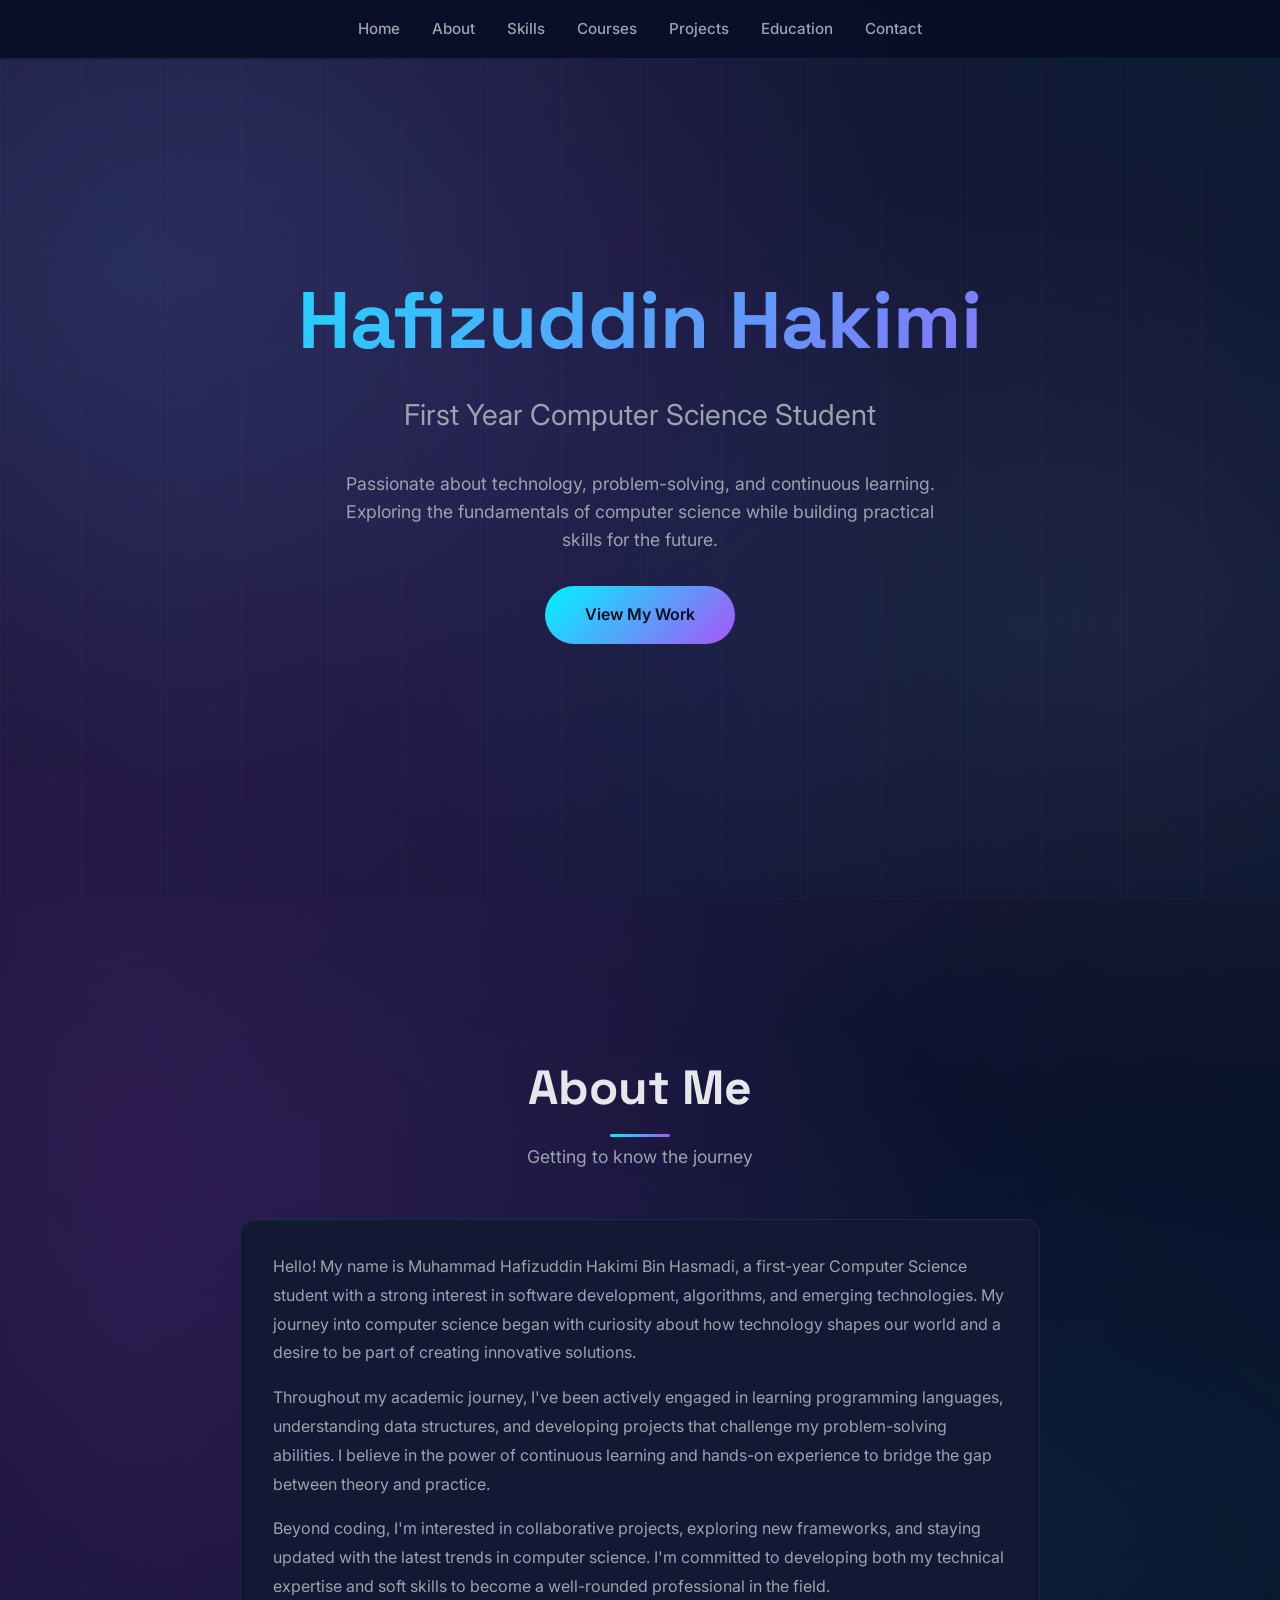
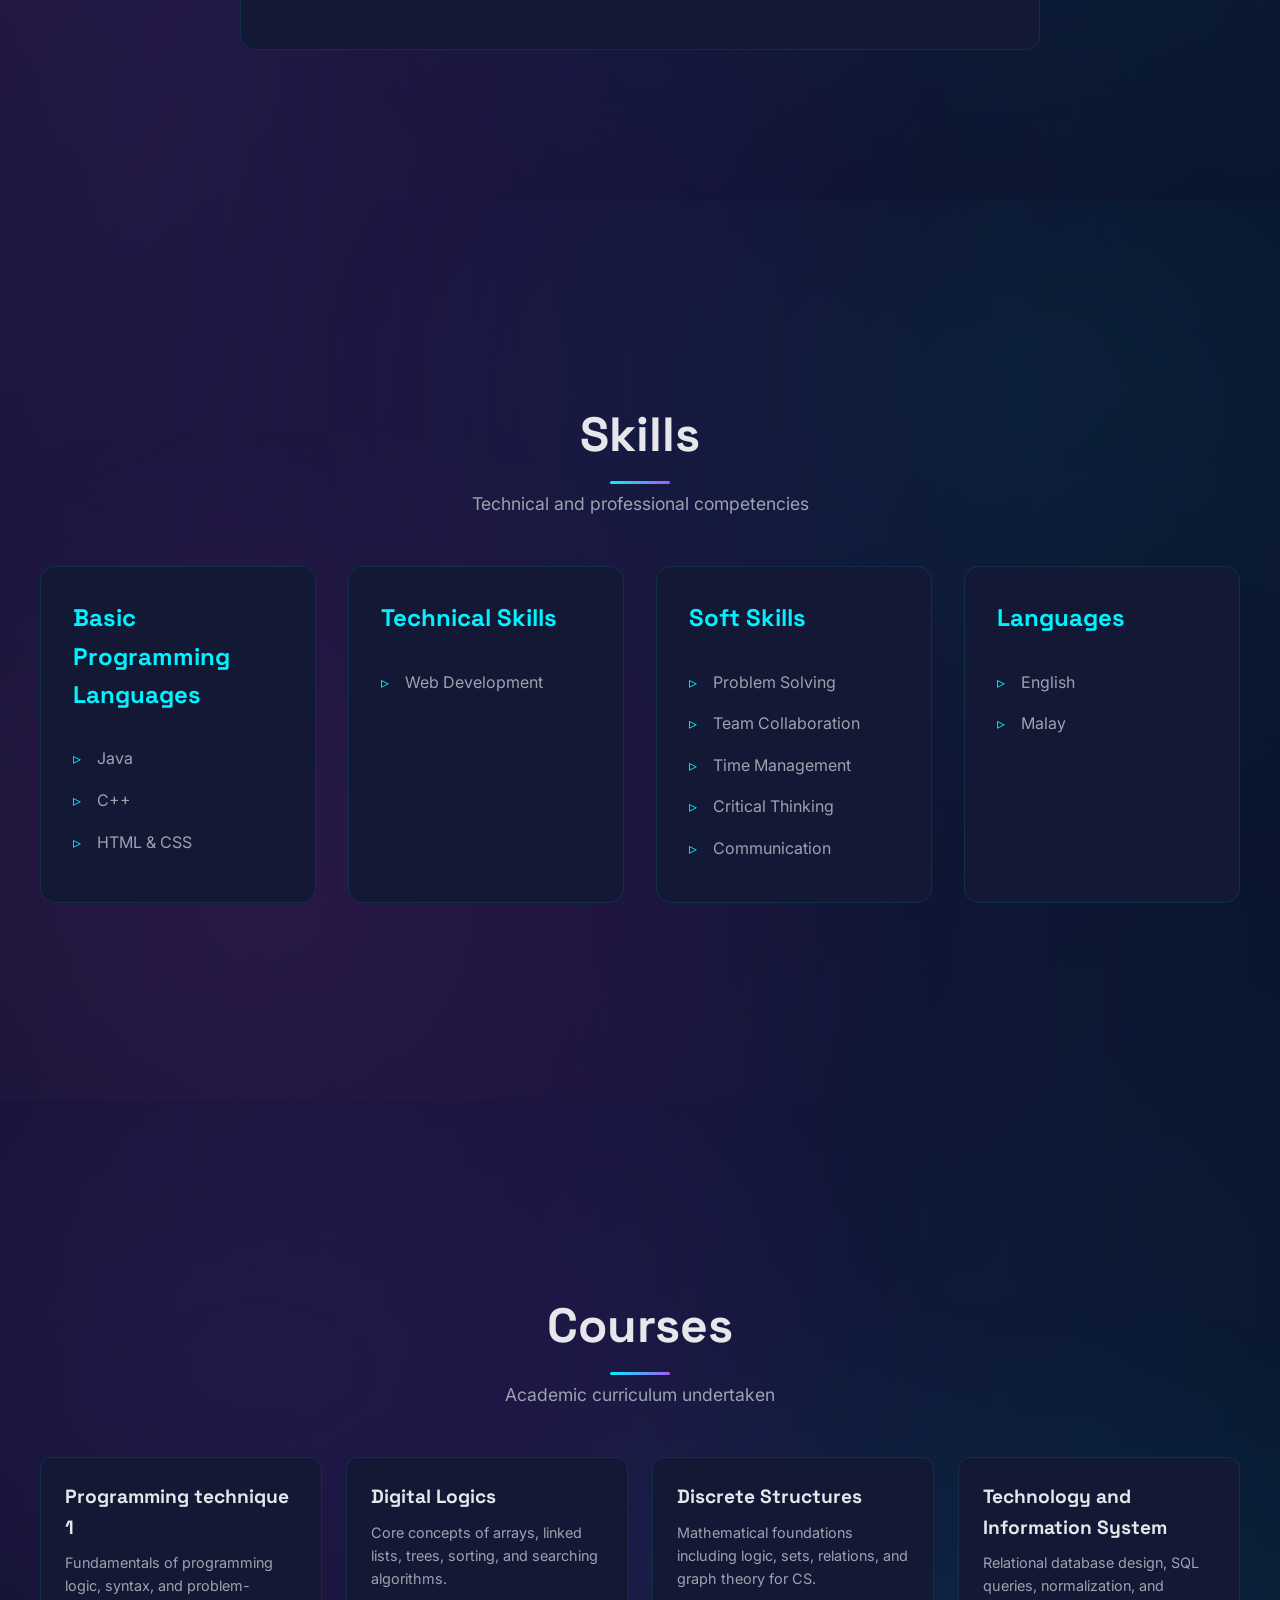
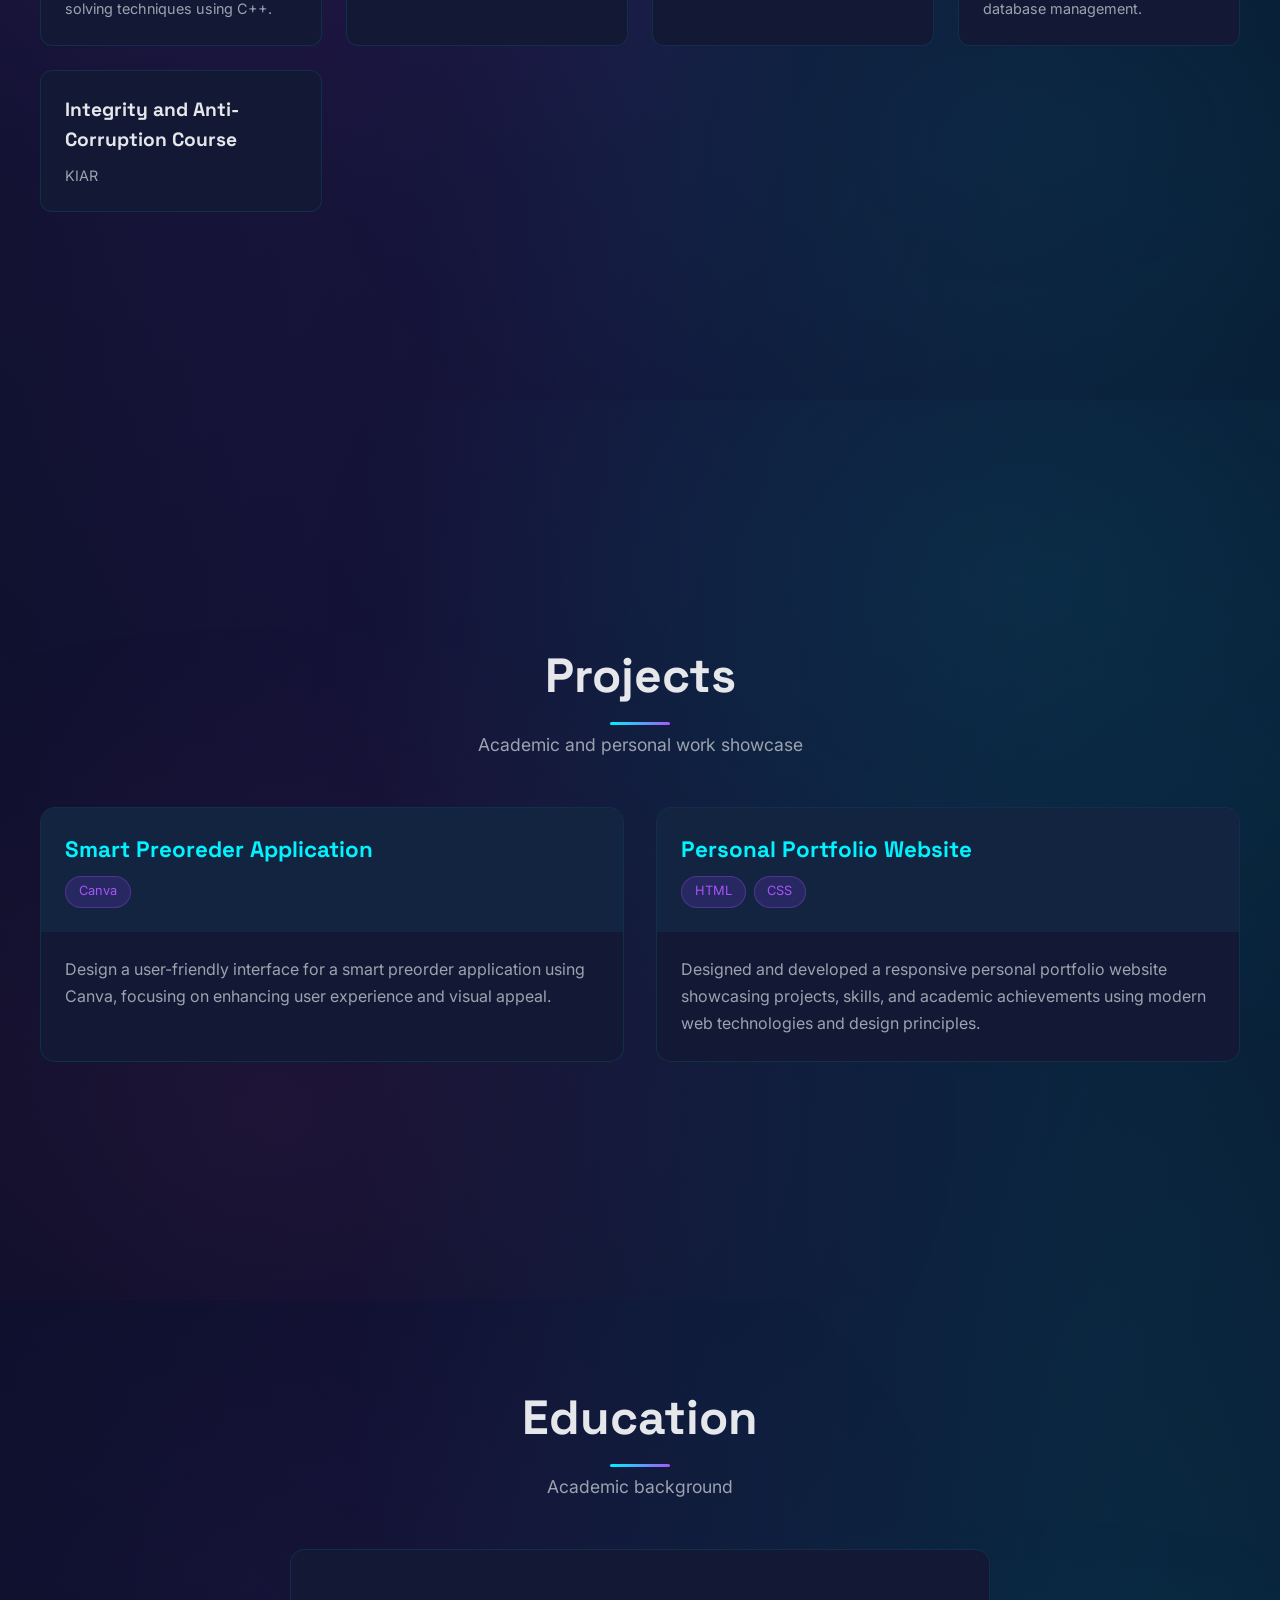
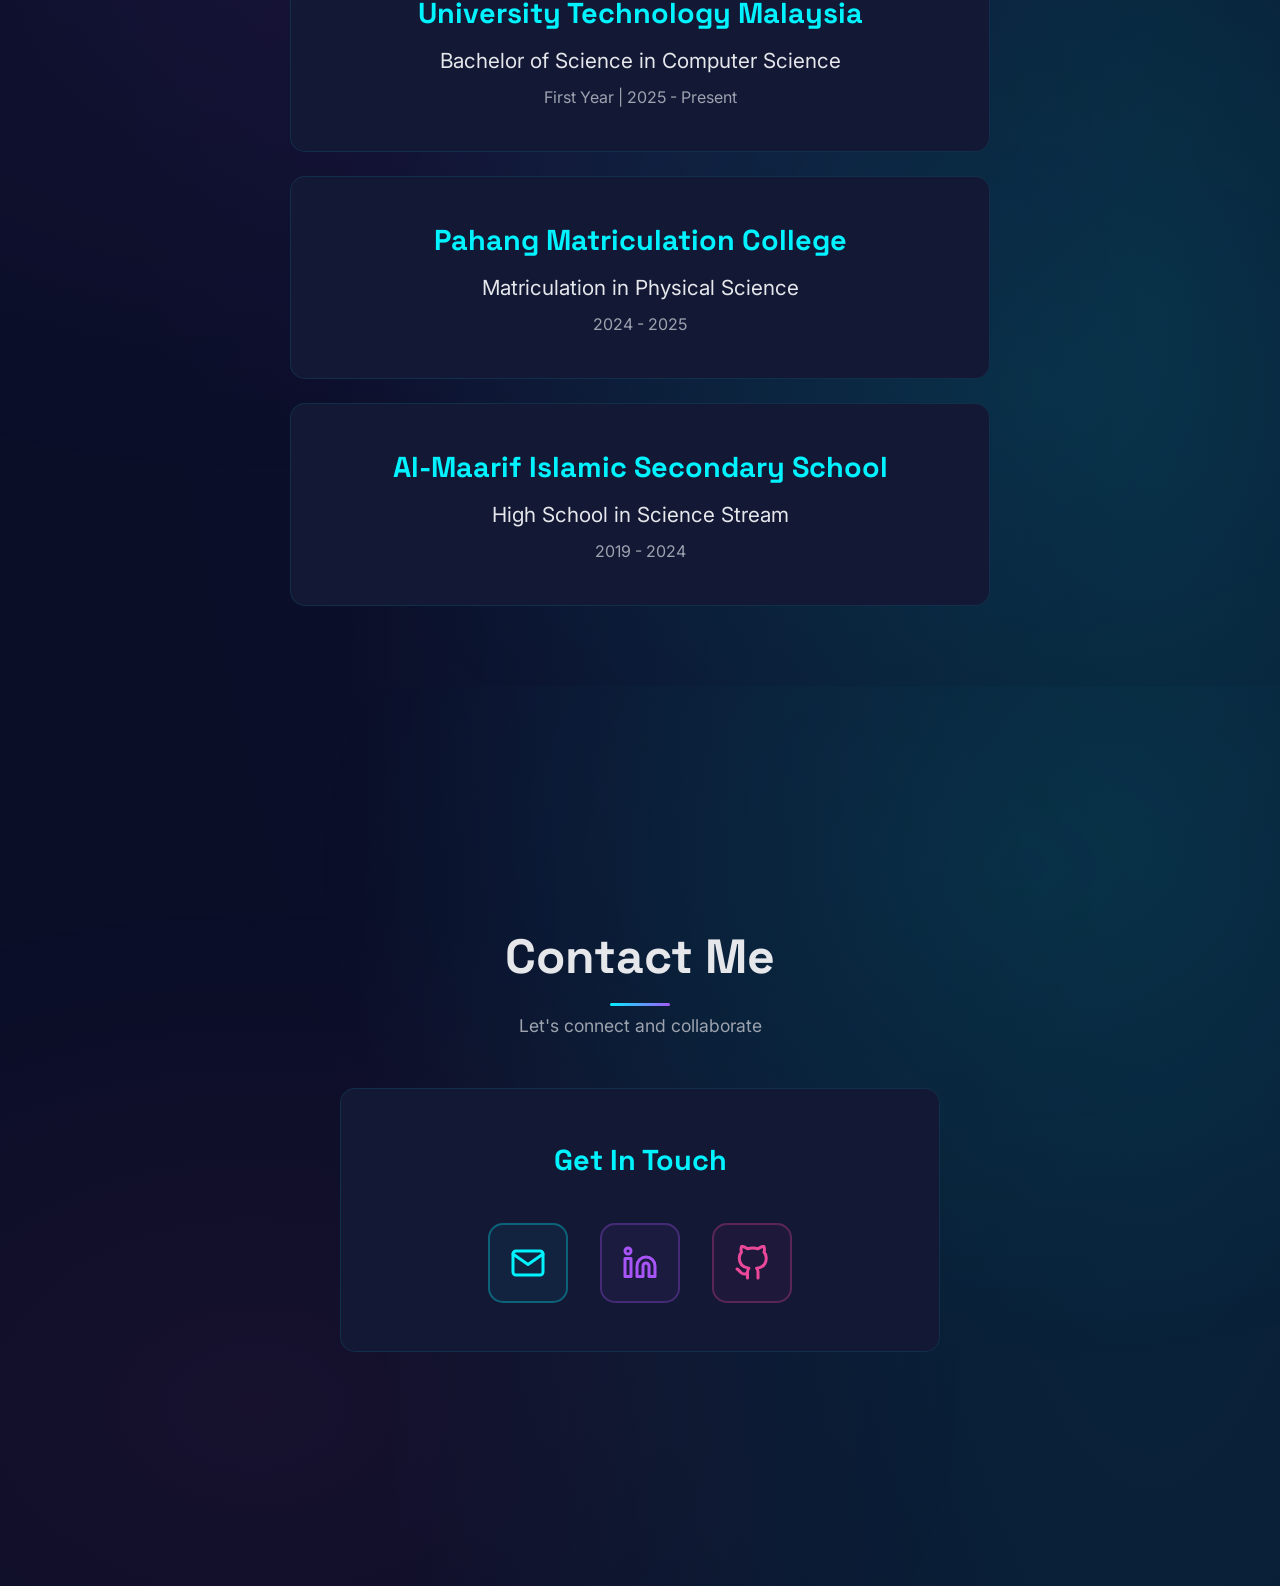
==== index.html @ 51c81b38 "Update index.html" ====
<!DOCTYPE html>
<html lang="en">
<head>
    <meta charset="UTF-8">
    <meta name="viewport" content="width=device-width, initial-scale=1.0">
    <title>Hafiy Kimmy | CS Portfolio</title>
    <link rel="preconnect" href="https://fonts.googleapis.com">
    <link rel="preconnect" href="https://fonts.gstatic.com" crossorigin>
    <link href="https://fonts.googleapis.com/css2?family=Inter:wght@300;400;500;600;700&family=Space+Grotesk:wght@400;500;600;700&display=swap" rel="stylesheet">
    <style>
        /* === GLOBAL RESET & BASE STYLES === */
        * {
            margin: 0;
            padding: 0;
            box-sizing: border-box;
        }

        :root {
            --bg-dark: #0a0e27;
            --bg-card: #131835;
            --neon-primary: #00f3ff;
            --neon-secondary: #7c3aed;
            --neon-accent: #a855f7;
            --neon-pink: #ec4899;
            --text-primary: #e5e7eb;
            --text-secondary: #9ca3af;
            --gradient-neon: linear-gradient(135deg, var(--neon-primary), var(--neon-accent));
            --gradient-vibrant: linear-gradient(135deg, var(--neon-pink), var(--neon-primary), var(--neon-accent));
        }

        body {
            font-family: 'Inter', sans-serif;
            background: 
                linear-gradient(135deg, rgba(236, 72, 153, 0.05) 0%, transparent 30%),
                linear-gradient(-135deg, rgba(0, 243, 255, 0.05) 0%, transparent 30%),
                radial-gradient(ellipse at 10% 20%, rgba(168, 85, 247, 0.15), transparent 50%),
                radial-gradient(ellipse at 90% 80%, rgba(0, 243, 255, 0.12), transparent 50%),
                radial-gradient(ellipse at 50% 50%, rgba(124, 58, 237, 0.08), transparent 70%),
                var(--bg-dark);
            color: var(--text-primary);
            line-height: 1.6;
            overflow-x: hidden;
            position: relative;
        }

        body::before {
            content: '';
            position: fixed;
            top: 0;
            left: 0;
            width: 100%;
            height: 100%;
            background-image: 
                repeating-linear-gradient(90deg, 
                    rgba(0, 243, 255, 0.03) 0px,
                    transparent 2px,
                    transparent 80px,
                    rgba(236, 72, 153, 0.03) 82px,
                    transparent 84px,
                    transparent 160px
                ),
                repeating-linear-gradient(0deg,
                    rgba(168, 85, 247, 0.02) 0px,
                    transparent 2px,
                    transparent 100px
                );
            pointer-events: none;
            z-index: 1;
        }

        body::after {
            content: '';
            position: fixed;
            top: -50%;
            left: -50%;
            width: 200%;
            height: 200%;
            background: 
                radial-gradient(circle at 30% 40%, rgba(0, 243, 255, 0.08), transparent 25%),
                radial-gradient(circle at 70% 60%, rgba(236, 72, 153, 0.08), transparent 25%),
                radial-gradient(circle at 50% 50%, rgba(168, 85, 247, 0.06), transparent 40%);
            pointer-events: none;
            z-index: 0;
        }

        section {
            position: relative;
            z-index: 2;
        }

        h1, h2, h3 {
            font-family: 'Space Grotesk', sans-serif;
        }

        /* === NAVIGATION === */
        nav {
            position: fixed;
            top: 0;
            width: 100%;
            background: rgba(10, 14, 39, 0.95);
            backdrop-filter: blur(10px);
            padding: 1rem 2rem;
            z-index: 1000;
            border-bottom: 1px solid rgba(0, 243, 255, 0.1);
        }

        nav ul {
            list-style: none;
            display: flex;
            justify-content: center;
            gap: 2rem;
            flex-wrap: wrap;
        }

        nav a {
            color: var(--text-secondary);
            text-decoration: none;
            font-weight: 500;
            font-size: 0.95rem;
            transition: all 0.3s ease;
            position: relative;
        }

        nav a::after {
            content: '';
            position: absolute;
            bottom: -5px;
            left: 0;
            width: 0;
            height: 2px;
            background: var(--gradient-neon);
            transition: width 0.3s ease;
        }

        nav a:hover {
            color: var(--neon-primary);
        }

        nav a:hover::after {
            width: 100%;
        }

        /* === SECTION CONTAINER === */
        section {
            min-height: 100vh;
            padding: 5rem 2rem;
            display: flex;
            flex-direction: column;
            justify-content: center;
            align-items: center;
            position: relative;
            z-index: 2;
        }

        section:nth-child(even) {
            background: 
                radial-gradient(ellipse at 80% 20%, rgba(0, 243, 255, 0.06), transparent 50%),
                radial-gradient(ellipse at 20% 80%, rgba(236, 72, 153, 0.06), transparent 50%);
        }

        section:nth-child(odd) {
            background: 
                radial-gradient(ellipse at 20% 30%, rgba(168, 85, 247, 0.06), transparent 50%),
                radial-gradient(ellipse at 80% 70%, rgba(0, 243, 255, 0.05), transparent 50%);
        }

        .container {
            max-width: 1200px;
            width: 100%;
            margin: 0 auto;
        }

        /* === HERO SECTION === */
        #home {
            background: 
                radial-gradient(ellipse at 20% 30%, rgba(168, 85, 247, 0.06), transparent 50%),
                radial-gradient(ellipse at 80% 70%, rgba(0, 243, 255, 0.05), transparent 50%);
        }

        .hero-content {
            text-align: center;
        }

        .hero-content h1 {
            font-size: clamp(2.5rem, 8vw, 5rem);
            font-weight: 700;
            margin-bottom: 0.5rem;
            background: var(--gradient-neon);
            -webkit-background-clip: text;
            -webkit-text-fill-color: transparent;
            background-clip: text;
            animation: fadeInUp 0.8s ease;
        }

        .hero-subtitle {
            font-size: clamp(1.2rem, 3vw, 1.8rem);
            color: var(--text-secondary);
            margin-bottom: 2rem;
            animation: fadeInUp 0.8s ease 0.2s backwards;
        }

        .hero-description {
            font-size: 1.1rem;
            color: var(--text-secondary);
            max-width: 600px;
            margin: 0 auto 2rem;
            animation: fadeInUp 0.8s ease 0.4s backwards;
        }

        .cta-button {
            display: inline-block;
            padding: 1rem 2.5rem;
            background: var(--gradient-neon);
            color: var(--bg-dark);
            text-decoration: none;
            font-weight: 600;
            border-radius: 50px;
            transition: all 0.3s ease;
            animation: fadeInUp 0.8s ease 0.6s backwards;
        }

        .cta-button:hover {
            transform: translateY(-3px);
            box-shadow: 0 10px 30px rgba(0, 243, 255, 0.4);
        }

        /* === SECTION HEADERS === */
        .section-header {
            text-align: center;
            margin-bottom: 3rem;
        }

        .section-header h2 {
            font-size: clamp(2rem, 5vw, 3rem);
            margin-bottom: 1rem;
            position: relative;
            display: inline-block;
        }

        .section-header h2::after {
            content: '';
            position: absolute;
            bottom: -10px;
            left: 50%;
            transform: translateX(-50%);
            width: 60px;
            height: 3px;
            background: var(--gradient-neon);
            border-radius: 2px;
        }

        .section-header p {
            color: var(--text-secondary);
            font-size: 1.1rem;
        }

        /* === ABOUT SECTION === */
        .about-content {
            display: grid;
            grid-template-columns: 1fr;
            gap: 2rem;
            max-width: 800px;
            margin: 0 auto;
        }

        .about-text {
            background: var(--bg-card);
            padding: 2rem;
            border-radius: 15px;
            border: 1px solid rgba(0, 243, 255, 0.1);
            transition: all 0.3s ease;
        }

        .about-text:hover {
            border-color: var(--neon-primary);
            box-shadow: 0 5px 25px rgba(0, 243, 255, 0.15);
        }

        .about-text p {
            color: var(--text-secondary);
            margin-bottom: 1rem;
            line-height: 1.8;
        }

        /* === SKILLS SECTION === */
        .skills-grid {
            display: grid;
            grid-template-columns: repeat(auto-fit, minmax(250px, 1fr));
            gap: 2rem;
        }

        .skill-category {
            background: var(--bg-card);
            padding: 2rem;
            border-radius: 15px;
            border: 1px solid rgba(0, 243, 255, 0.1);
            transition: all 0.3s ease;
        }

        .skill-category:hover {
            transform: translateY(-5px);
            border-color: var(--neon-primary);
            box-shadow: 0 10px 30px rgba(0, 243, 255, 0.2);
        }

        .skill-category h3 {
            color: var(--neon-primary);
            margin-bottom: 1.5rem;
            font-size: 1.5rem;
        }

        .skill-list {
            list-style: none;
        }

        .skill-list li {
            color: var(--text-secondary);
            padding: 0.5rem 0;
            padding-left: 1.5rem;
            position: relative;
        }

        .skill-list li::before {
            content: '▹';
            position: absolute;
            left: 0;
            color: var(--neon-primary);
        }

        /* === COURSES SECTION === */
        .courses-grid {
            display: grid;
            grid-template-columns: repeat(auto-fit, minmax(280px, 1fr));
            gap: 1.5rem;
        }

        .course-card {
            background: var(--bg-card);
            padding: 1.5rem;
            border-radius: 12px;
            border: 1px solid rgba(0, 243, 255, 0.1);
            transition: all 0.3s ease;
        }

        

        .course-card:hover {
            border-color: var(--neon-accent);
            transform: translateY(-3px);
            box-shadow: 0 8px 25px rgba(168, 85, 247, 0.2);
        }

        .course-card h3 {
            color: var(--text-primary);
            font-size: 1.2rem;
            margin-bottom: 0.5rem;
        }

        .course-card p {
            color: var(--text-secondary);
            font-size: 0.9rem;
        }

        /* === PROJECTS SECTION === */
        .projects-grid {
            display: grid;
            grid-template-columns: repeat(auto-fit, minmax(320px, 1fr));
            gap: 2rem;
        }

        .project-card {
            background: var(--bg-card);
            border-radius: 15px;
            overflow: hidden;
            border: 1px solid rgba(0, 243, 255, 0.1);
            transition: all 0.3s ease;
        }

        .project-card:hover {
            transform: translateY(-8px);
            border-color: var(--neon-primary);
            box-shadow: 0 15px 40px rgba(0, 243, 255, 0.25);
        }

        .project-header {
            padding: 1.5rem;
            background: rgba(0, 243, 255, 0.05);
        }

        .project-header h3 {
            color: var(--neon-primary);
            font-size: 1.4rem;
            margin-bottom: 0.5rem;
        }

        .project-tags {
            display: flex;
            gap: 0.5rem;
            flex-wrap: wrap;
        }

        .tag {
            background: rgba(124, 58, 237, 0.2);
            color: var(--neon-accent);
            padding: 0.3rem 0.8rem;
            border-radius: 20px;
            font-size: 0.8rem;
            border: 1px solid rgba(168, 85, 247, 0.3);
        }

        .project-body {
            padding: 1.5rem;
        }

        .project-body p {
            color: var(--text-secondary);
            line-height: 1.7;
        }

        /* === EDUCATION SECTION === */
        .education-content {
            max-width: 700px;
            margin: 0 auto;
            margin-top: 1.5rem;
        }

        .education-card {
            background: var(--bg-card);
            padding: 2.5rem;
            border-radius: 15px;
            border: 1px solid rgba(0, 243, 255, 0.1);
            transition: all 0.3s ease;
            text-align: center;
        }

        .education-card:hover {
            border-color: var(--neon-primary);
            box-shadow: 0 10px 35px rgba(0, 243, 255, 0.2);
        }

        .education-card h3 {
            color: var(--neon-primary);
            font-size: 1.8rem;
            margin-bottom: 0.5rem;
        }

        .education-card .degree {
            font-size: 1.3rem;
            color: var(--text-primary);
            margin-bottom: 0.5rem;
        }

        .education-card .duration {
            color: var(--text-secondary);
            font-size: 1rem;
        }

        /* === CONTACT SECTION === */
        .contact-content {
            max-width: 600px;
            margin: 0 auto;
            text-align: center;
        }

        .contact-info {
            background: var(--bg-card);
            padding: 3rem 2.5rem;
            border-radius: 15px;
            border: 1px solid rgba(0, 243, 255, 0.1);
        }

        .contact-info h3 {
            color: var(--neon-primary);
            font-size: 1.8rem;
            margin-bottom: 2.5rem;
        }

        .contact-links {
            display: flex;
            justify-content: center;
            gap: 2rem;
            flex-wrap: wrap;
        }

        .contact-icon {
            width: 80px;
            height: 80px;
            display: flex;
            align-items: center;
            justify-content: center;
            background: rgba(0, 243, 255, 0.05);
            border: 2px solid rgba(0, 243, 255, 0.3);
            border-radius: 15px;
            transition: all 0.3s ease;
            text-decoration: none;
            position: relative;
        }

        .contact-icon:hover {
            transform: translateY(-8px);
            background: rgba(0, 243, 255, 0.15);
            border-color: var(--neon-primary);
            box-shadow: 0 10px 30px rgba(0, 243, 255, 0.4);
        }

        .contact-icon svg {
            width: 36px;
            height: 36px;
            fill: none;
            stroke: var(--neon-primary);
            stroke-width: 2;
            stroke-linecap: round;
            stroke-linejoin: round;
        }

        .contact-icon:nth-child(2) {
            border-color: rgba(168, 85, 247, 0.3);
            background: rgba(168, 85, 247, 0.05);
        }

        .contact-icon:nth-child(2):hover {
            border-color: var(--neon-accent);
            background: rgba(168, 85, 247, 0.15);
            box-shadow: 0 10px 30px rgba(168, 85, 247, 0.4);
        }

        .contact-icon:nth-child(2) svg {
            stroke: var(--neon-accent);
        }

        .contact-icon:nth-child(3) {
            border-color: rgba(236, 72, 153, 0.3);
            background: rgba(236, 72, 153, 0.05);
        }

        .contact-icon:nth-child(3):hover {
            border-color: var(--neon-pink);
            background: rgba(236, 72, 153, 0.15);
            box-shadow: 0 10px 30px rgba(236, 72, 153, 0.4);
        }

        .contact-icon:nth-child(3) svg {
            stroke: var(--neon-pink);
        }

        .icon-label {
            position: absolute;
            bottom: -30px;
            left: 50%;
            transform: translateX(-50%);
            color: var(--text-secondary);
            font-size: 0.85rem;
            white-space: nowrap;
            opacity: 0;
            transition: opacity 0.3s ease;
        }

        .contact-icon:hover .icon-label {
            opacity: 1;
        }

        /* === ANIMATIONS === */
        @keyframes fadeInUp {
            from {
                opacity: 0;
                transform: translateY(30px);
            }
            to {
                opacity: 1;
                transform: translateY(0);
            }
        }

        /* === RESPONSIVE DESIGN === */
        @media (max-width: 768px) {
            nav ul {
                gap: 1rem;
                font-size: 0.9rem;
            }

            section {
                padding: 4rem 1.5rem;
            }

            .skills-grid,
            .courses-grid,
            .projects-grid {
                grid-template-columns: 1fr;
            }
        }

        @media (max-width: 480px) {
            nav {
                padding: 0.8rem 1rem;
            }

            nav ul {
                gap: 0.5rem;
            }

            nav a {
                font-size: 0.85rem;
            }
        }
    </style>
</head>
<body>
    <!-- Navigation -->
    <nav>
        <ul>
            <li><a href="#home">Home</a></li>
            <li><a href="#about">About</a></li>
            <li><a href="#skills">Skills</a></li>
            <li><a href="#courses">Courses</a></li>
            <li><a href="#projects">Projects</a></li>
            <li><a href="#education">Education</a></li>
            <li><a href="#contact">Contact</a></li>
        </ul>
    </nav>

    <!-- Hero Section -->
    <section id="home">
        <div class="container">
            <div class="hero-content">
                <h1>Hafizuddin Hakimi</h1>
                <p class="hero-subtitle">First Year Computer Science Student</p>
                <p class="hero-description">
                    Passionate about technology, problem-solving, and continuous learning. Exploring the fundamentals of computer science while building practical skills for the future.
                </p>
                <a href="#projects" class="cta-button">View My Work</a>
            </div>
        </div>
    </section>

    <!-- About Section -->
    <section id="about">
        <div class="container">
            <div class="section-header">
                <h2>About Me</h2>
                <p>Getting to know the journey</p>
            </div>
            <div class="about-content">
                <div class="about-text">
                    <p>
                        Hello! My name is Muhammad Hafizuddin Hakimi Bin Hasmadi, a first-year Computer Science student with a strong interest in software development, algorithms, and emerging technologies. My journey into computer science began with curiosity about how technology shapes our world and a desire to be part of creating innovative solutions.
                    </p>
                    <p>
                        Throughout my academic journey, I've been actively engaged in learning programming languages, understanding data structures, and developing projects that challenge my problem-solving abilities. I believe in the power of continuous learning and hands-on experience to bridge the gap between theory and practice.
                    </p>
                    <p>
                        Beyond coding, I'm interested in collaborative projects, exploring new frameworks, and staying updated with the latest trends in computer science. I'm committed to developing both my technical expertise and soft skills to become a well-rounded professional in the field.
                    </p>
                </div>
            </div>
        </div>
    </section>

    <!-- Skills Section -->
    <section id="skills">
        <div class="container">
            <div class="section-header">
                <h2>Skills</h2>
                <p>Technical and professional competencies</p>
            </div>
            <div class="skills-grid">
                <div class="skill-category">
                    <h3>Basic Programming Languages</h3>
                    <ul class="skill-list">                        
                        <li>Java</li>
                        <li>C++</li>                        
                        <li>HTML & CSS</li>
                    </ul>
                </div>
                <div class="skill-category">
                    <h3>Technical Skills</h3>
                    <ul class="skill-list">                        
                        <li>Web Development</li>
                    </ul>
                </div>
                <div class="skill-category">
                    <h3>Soft Skills</h3>
                    <ul class="skill-list">
                        <li>Problem Solving</li>
                        <li>Team Collaboration</li>
                        <li>Time Management</li>
                        <li>Critical Thinking</li>
                        <li>Communication</li>
                    </ul>
                </div>
                <div class="skill-category">
                    <h3>Languages</h3>
                    <ul class="skill-list">                        
                        <li>English</li>
                        <li>Malay</li>
                    </ul>
                </div>
            </div>
        </div>
    </section>

    <!-- Courses Section -->
    <section id="courses">
        <div class="container">
            <div class="section-header">
                <h2>Courses</h2>
                <p>Academic curriculum undertaken</p>
            </div>
            <div class="courses-grid">
                <div class="course-card">
                    <h3>Programming technique 1</h3>
                    <p>Fundamentals of programming logic, syntax, and problem-solving techniques using C++.</p>
                </div>
                <div class="course-card">
                    <h3>Digital Logics</h3>
                    <p>Core concepts of arrays, linked lists, trees, sorting, and searching algorithms.</p>
                </div>
                <div class="course-card">
                    <h3>Discrete Structures</h3>
                    <p>Mathematical foundations including logic, sets, relations, and graph theory for CS.</p>
                </div>
                <div class="course-card">
                    <h3>Technology and Information System</h3>
                    <p>Relational database design, SQL queries, normalization, and database management.</p>
                </div>
                <div class="course-card">
                    <h3>Integrity and Anti-Corruption Course</h3>
                    <p>KIAR</p>
                </div>
            </div>
        </div>
    </section>

    <!-- Projects Section -->
    <section id="projects">
        <div class="container">
            <div class="section-header">
                <h2>Projects</h2>
                <p>Academic and personal work showcase</p>
            </div>
            <div class="projects-grid">                
                <div class="project-card">
                    <div class="project-header">
                        <h3>Smart Preoreder Application</h3>
                        <div class="project-tags">
                            <span class="tag">Canva</span>                                                 
                        </div>
                    </div>
                    <div class="project-body">
                        <p>
                            Design a user-friendly interface for a smart preorder application using Canva, focusing on enhancing user experience and visual appeal.
                        </p>
                    </div>
                </div>
                <div class="project-card">
                    <div class="project-header">
                        <h3>Personal Portfolio Website</h3>
                        <div class="project-tags">
                            <span class="tag">HTML</span>
                            <span class="tag">CSS</span>                            
                        </div>
                    </div>
                    <div class="project-body">
                        <p>
                            Designed and developed a responsive personal portfolio website showcasing projects, skills, and academic achievements using modern web technologies and design principles.
                        </p>
                    </div>
                </div>
            </div>
        </div>
    </section>

    <!-- Education Section -->
    <section id="education">
        <div class="container">
            <div class="section-header">
                <h2>Education</h2>
                <p>Academic background</p>
            </div>
            <div class="education-content">
                <div class="education-card">
                    <h3>University Technology Malaysia</h3>
                    <p class="degree">Bachelor of Science in Computer Science</p>
                    <p class="duration">First Year | 2025 - Present</p>
                </div>
            </div>
            <div class="education-content">
                <div class="education-card">
                    <h3>Pahang Matriculation College</h3>
                    <p class="degree">Matriculation in Physical Science</p>
                    <p class="duration">2024 - 2025</p>
                </div>
            </div>
            <div class="education-content">
                <div class="education-card">
                    <h3>Al-Maarif Islamic Secondary School</h3>
                    <p class="degree">High School in Science Stream</p>
                    <p class="duration">2019 - 2024</p>
                </div>
            </div>
        </div>
    </section>

    <!-- Contact Section -->
    <section id="contact">
        <div class="container">
            <div class="section-header">
                <h2>Contact Me</h2>
                <p>Let's connect and collaborate</p>
            </div>
            <div class="contact-content">
                <div class="contact-info">
                    <h3>Get In Touch</h3>
                    <div class="contact-links">
                        <a href="mailto:hafiy.kimmy@university.edu" class="contact-icon">
                            <svg viewBox="0 0 24 24">
                                <path d="M4 4h16c1.1 0 2 .9 2 2v12c0 1.1-.9 2-2 2H4c-1.1 0-2-.9-2-2V6c0-1.1.9-2 2-2z"></path>
                                <polyline points="22,6 12,13 2,6"></polyline>
                            </svg>
                            <span class="icon-label">Email</span>
                        </a>
                        <a href="https://linkedin.com/in/hafiykimmy/" target="_blank" class="contact-icon">
                            <svg viewBox="0 0 24 24">
                                <path d="M16 8a6 6 0 0 1 6 6v7h-4v-7a2 2 0 0 0-2-2 2 2 0 0 0-2 2v7h-4v-7a6 6 0 0 1 6-6z"></path>
                                <rect x="2" y="9" width="4" height="12"></rect>
                                <circle cx="4" cy="4" r="2"></circle>
                            </svg>
                            <span class="icon-label">LinkedIn</span>
                        </a>
                        <a href="https://github.com/HafiyKimmy" target="_blank" class="contact-icon">
                            <svg viewBox="0 0 24 24">
                                <path d="M9 19c-5 1.5-5-2.5-7-3m14 6v-3.87a3.37 3.37 0 0 0-.94-2.61c3.14-.35 6.44-1.54 6.44-7A5.44 5.44 0 0 0 20 4.77 5.07 5.07 0 0 0 19.91 1S18.73.65 16 2.48a13.38 13.38 0 0 0-7 0C6.27.65 5.09 1 5.09 1A5.07 5.07 0 0 0 5 4.77a5.44 5.44 0 0 0-1.5 3.78c0 5.42 3.3 6.61 6.44 7A3.37 3.37 0 0 0 9 18.13V22"></path>
                            </svg>
                            <span class="icon-label">GitHub</span>
                        </a>
                    </div>
                </div>
            </div>
        </div>
    </section>
</body>
</html>
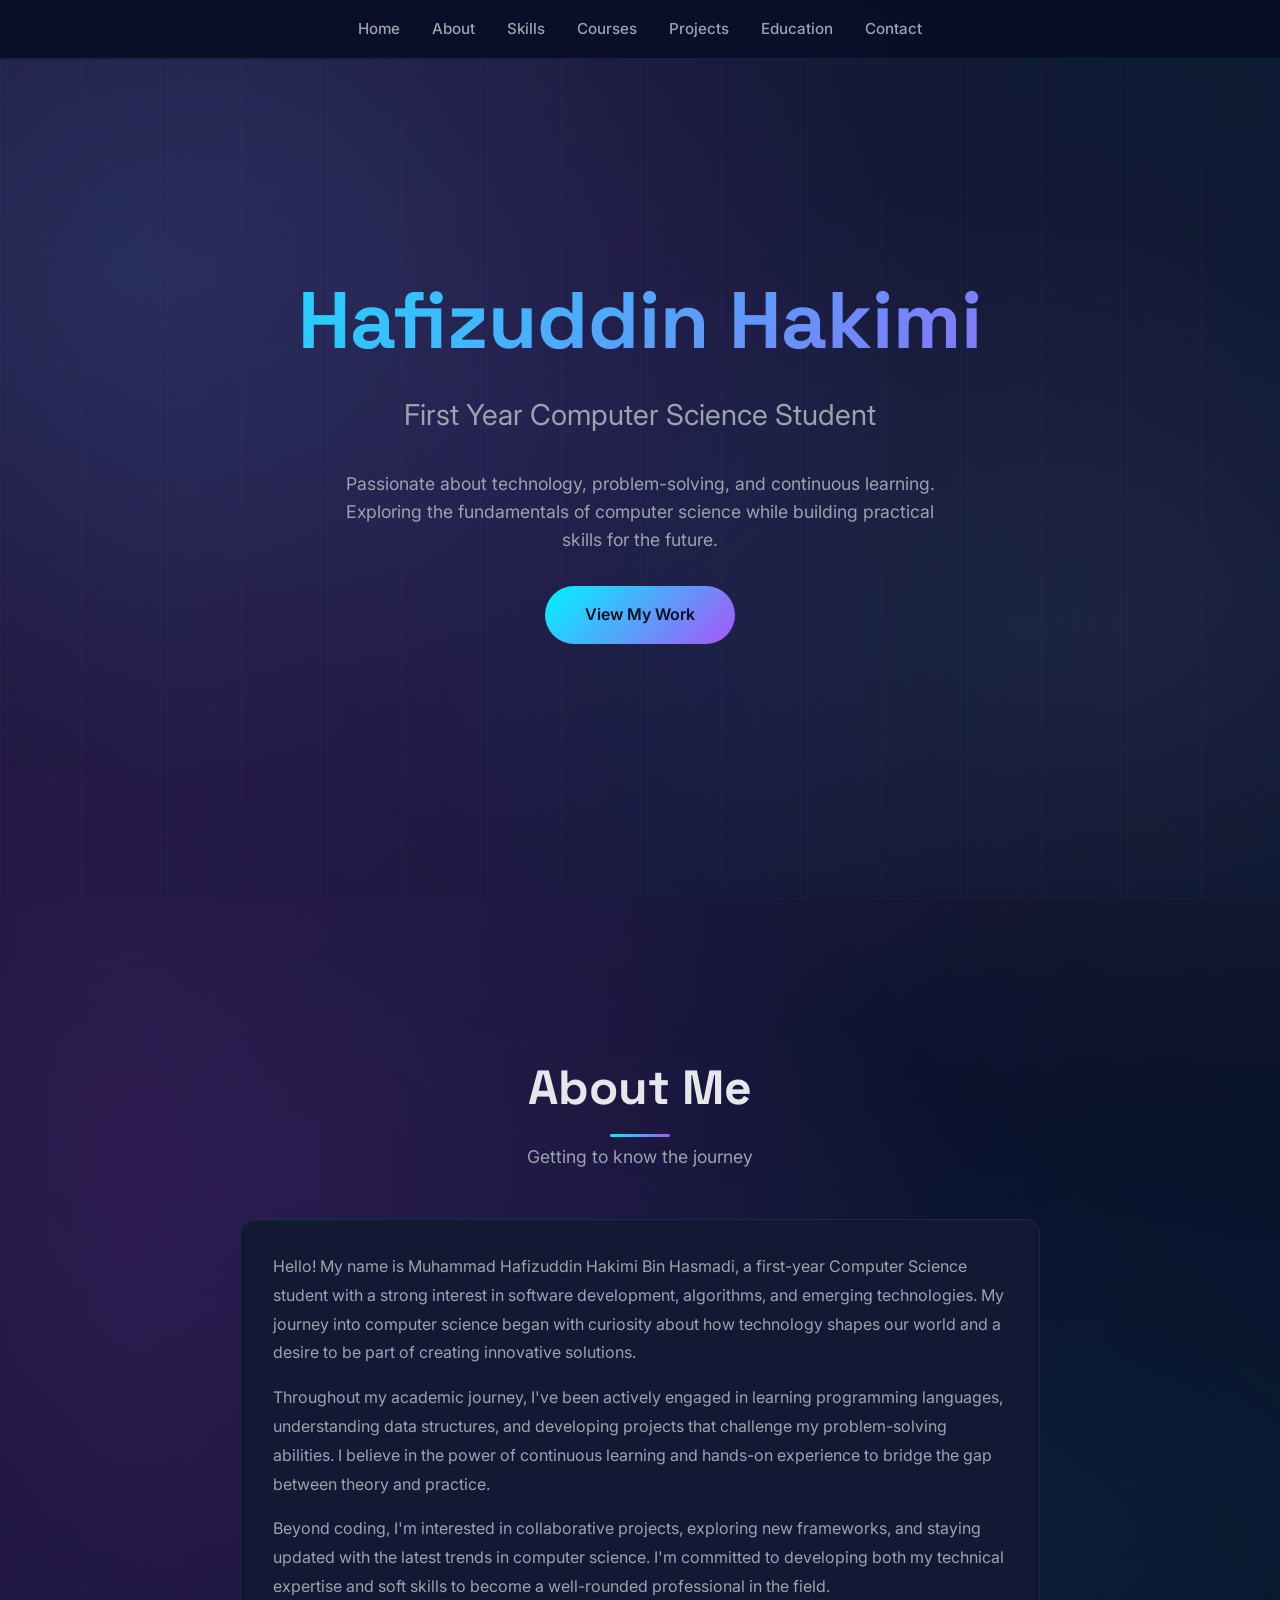
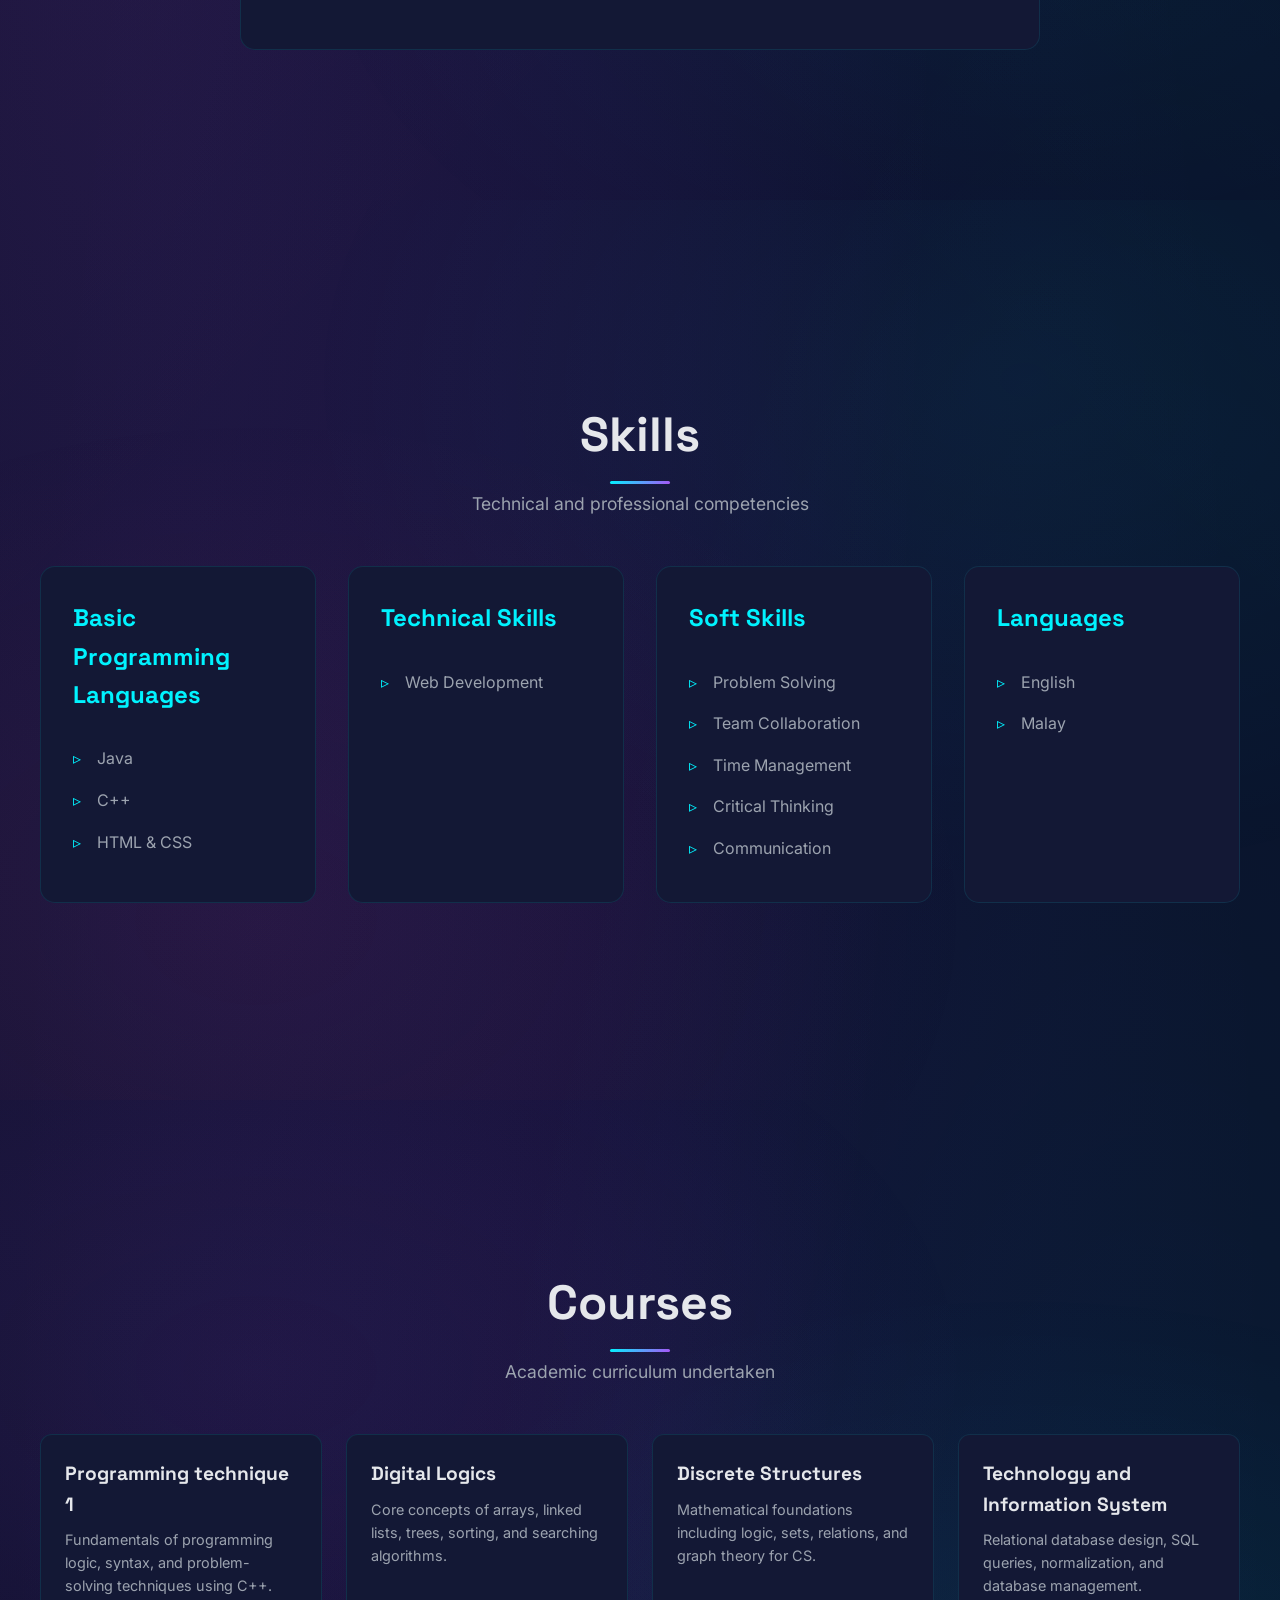
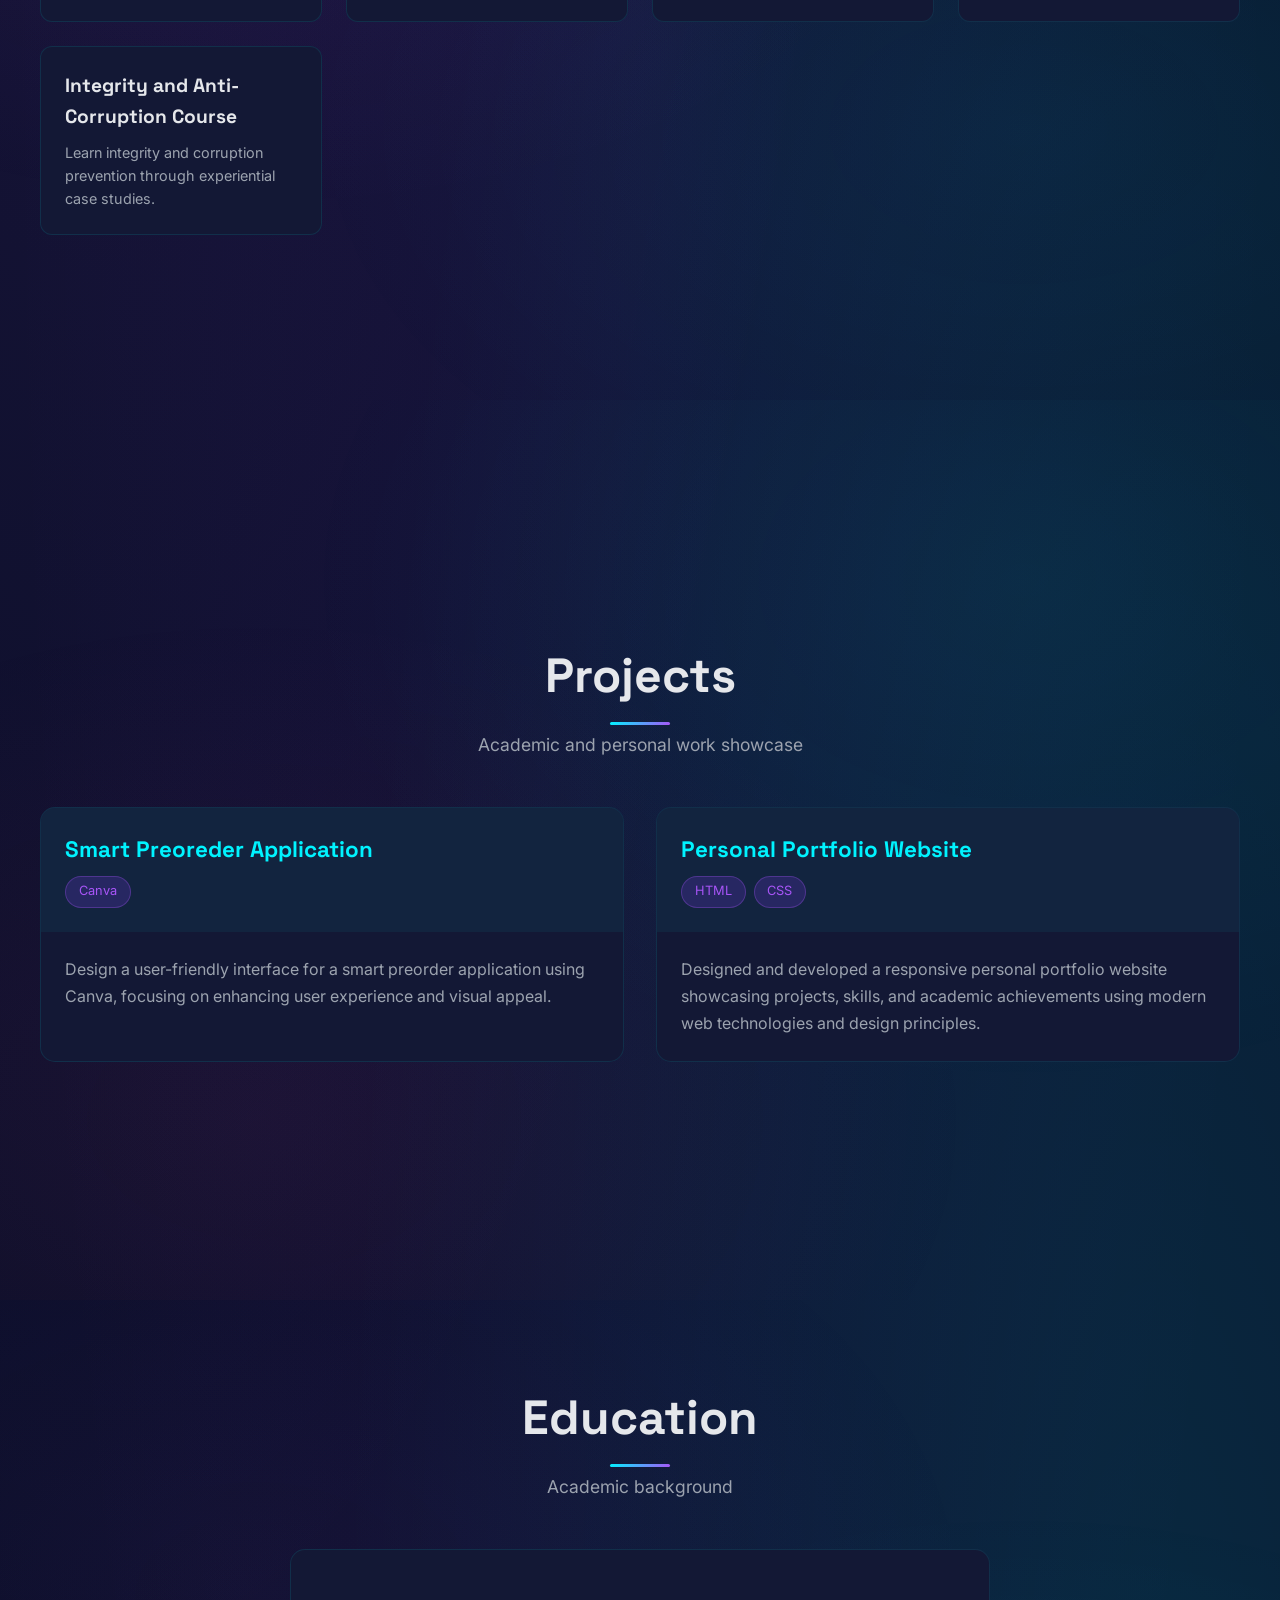
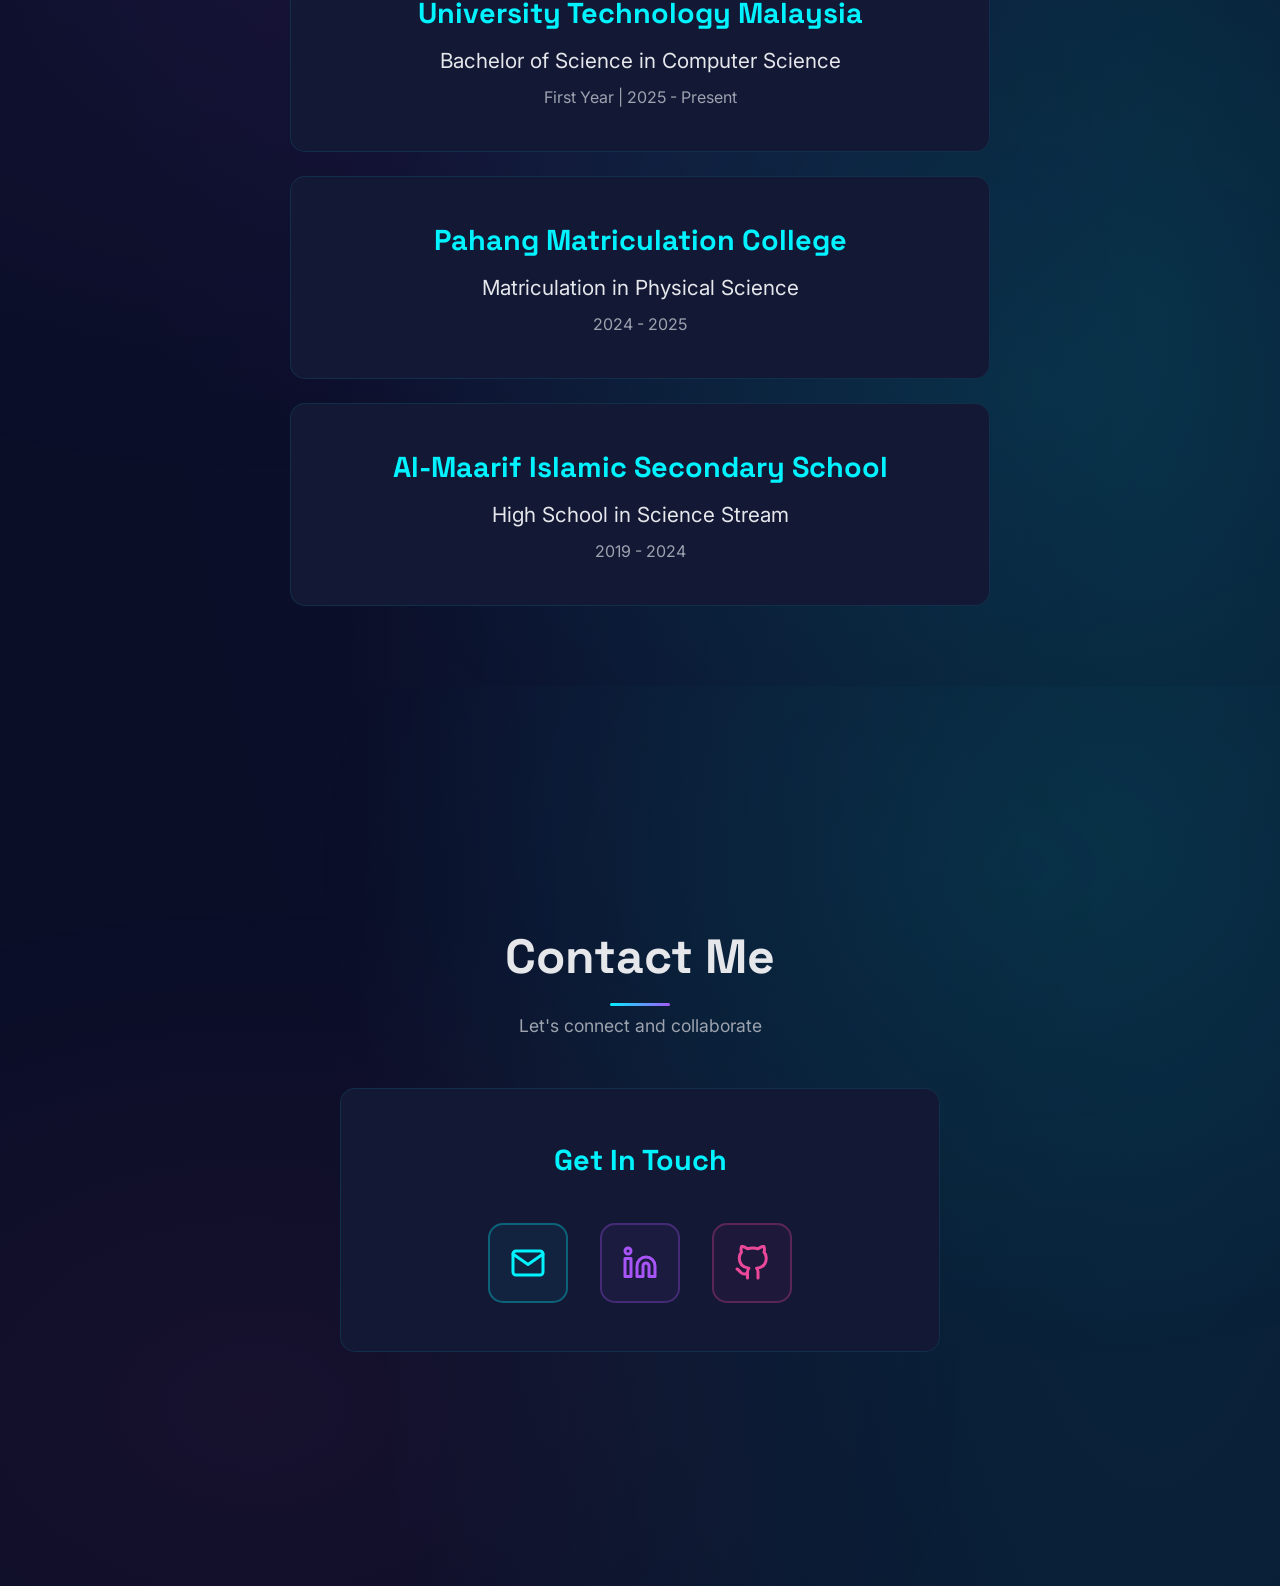
==== commit dab05fb9: "Update index.html" ====
--- a/index.html
+++ b/index.html
@@ -724,7 +724,7 @@
                 </div>
                 <div class="course-card">
                     <h3>Integrity and Anti-Corruption Course</h3>
-                    <p>KIAR</p>
+                    <p>Learn integrity and corruption prevention through experiential case studies.</p>
                 </div>
             </div>
         </div>
@@ -811,7 +811,7 @@
                 <div class="contact-info">
                     <h3>Get In Touch</h3>
                     <div class="contact-links">
-                        <a href="mailto:hafiy.kimmy@university.edu" class="contact-icon">
+                        <a href="mailto:mhhhasmadi@graduate.utm.my" class="contact-icon">
                             <svg viewBox="0 0 24 24">
                                 <path d="M4 4h16c1.1 0 2 .9 2 2v12c0 1.1-.9 2-2 2H4c-1.1 0-2-.9-2-2V6c0-1.1.9-2 2-2z"></path>
                                 <polyline points="22,6 12,13 2,6"></polyline>
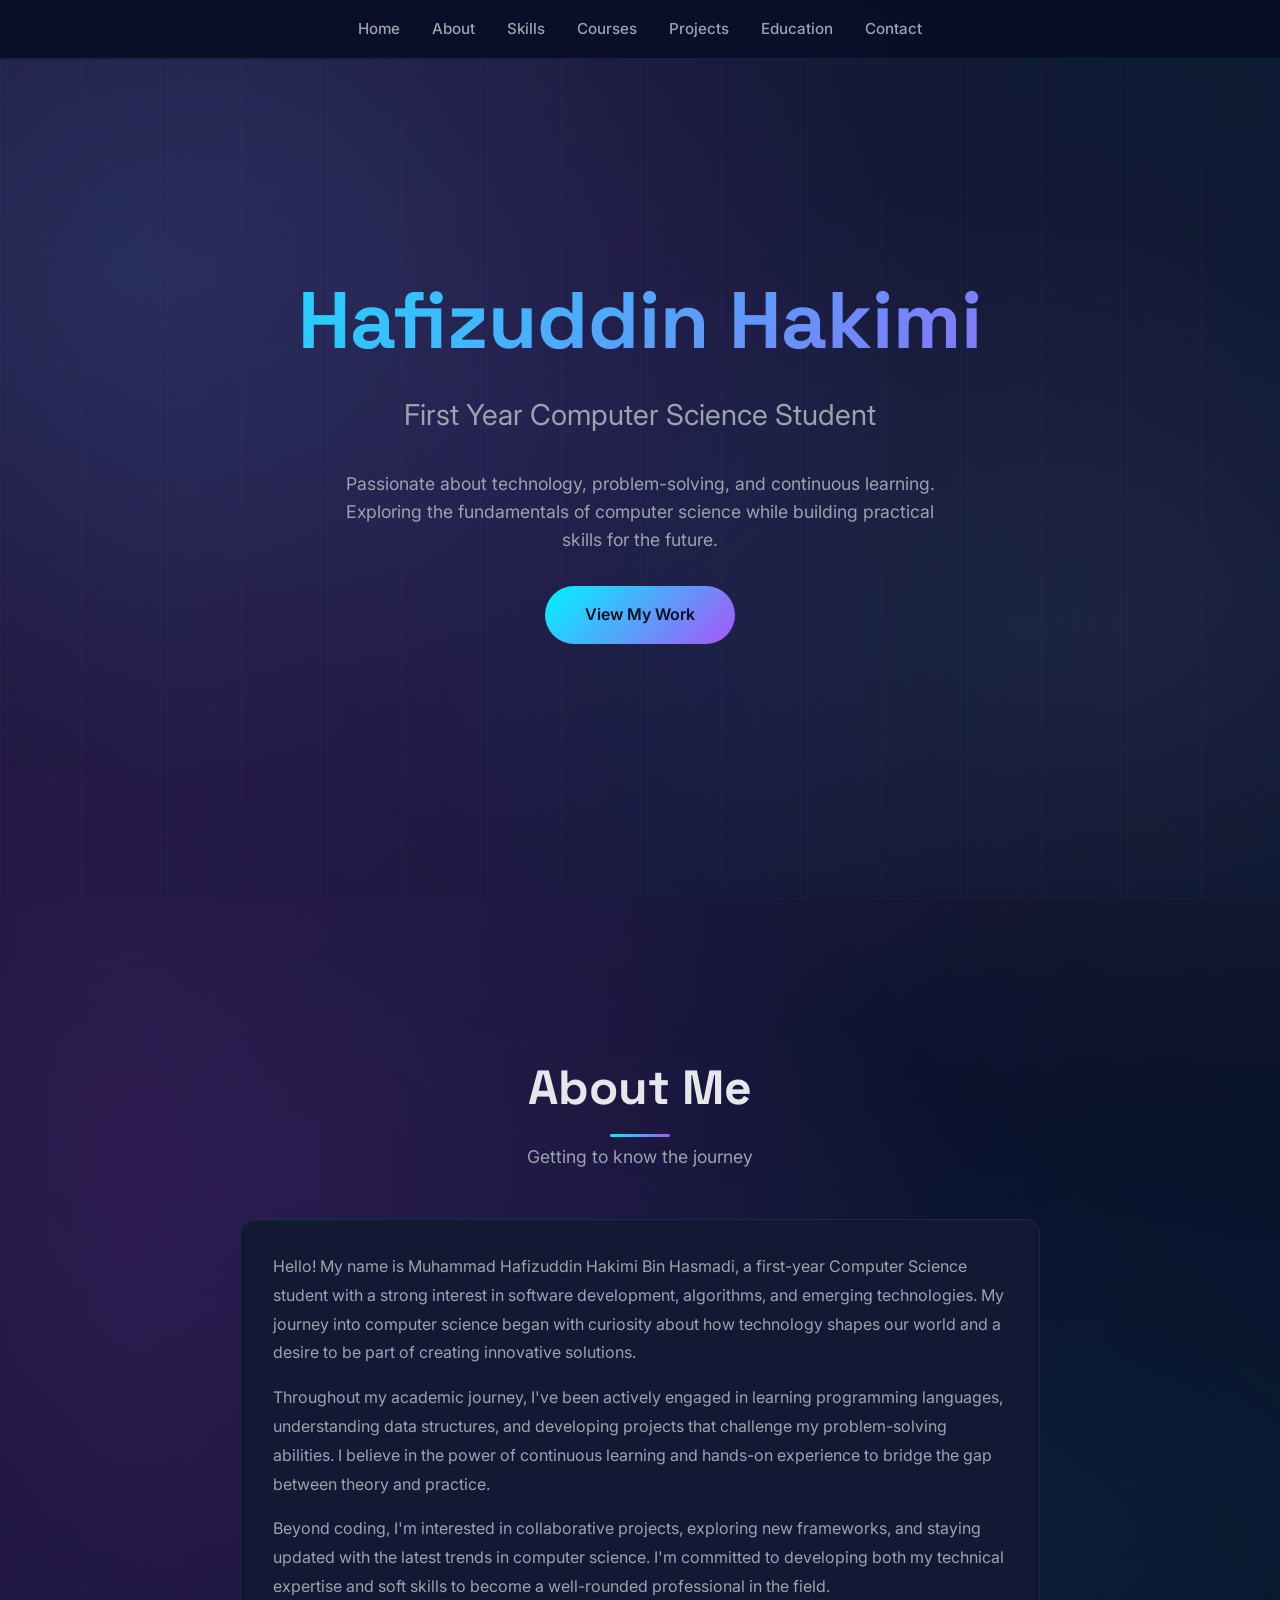
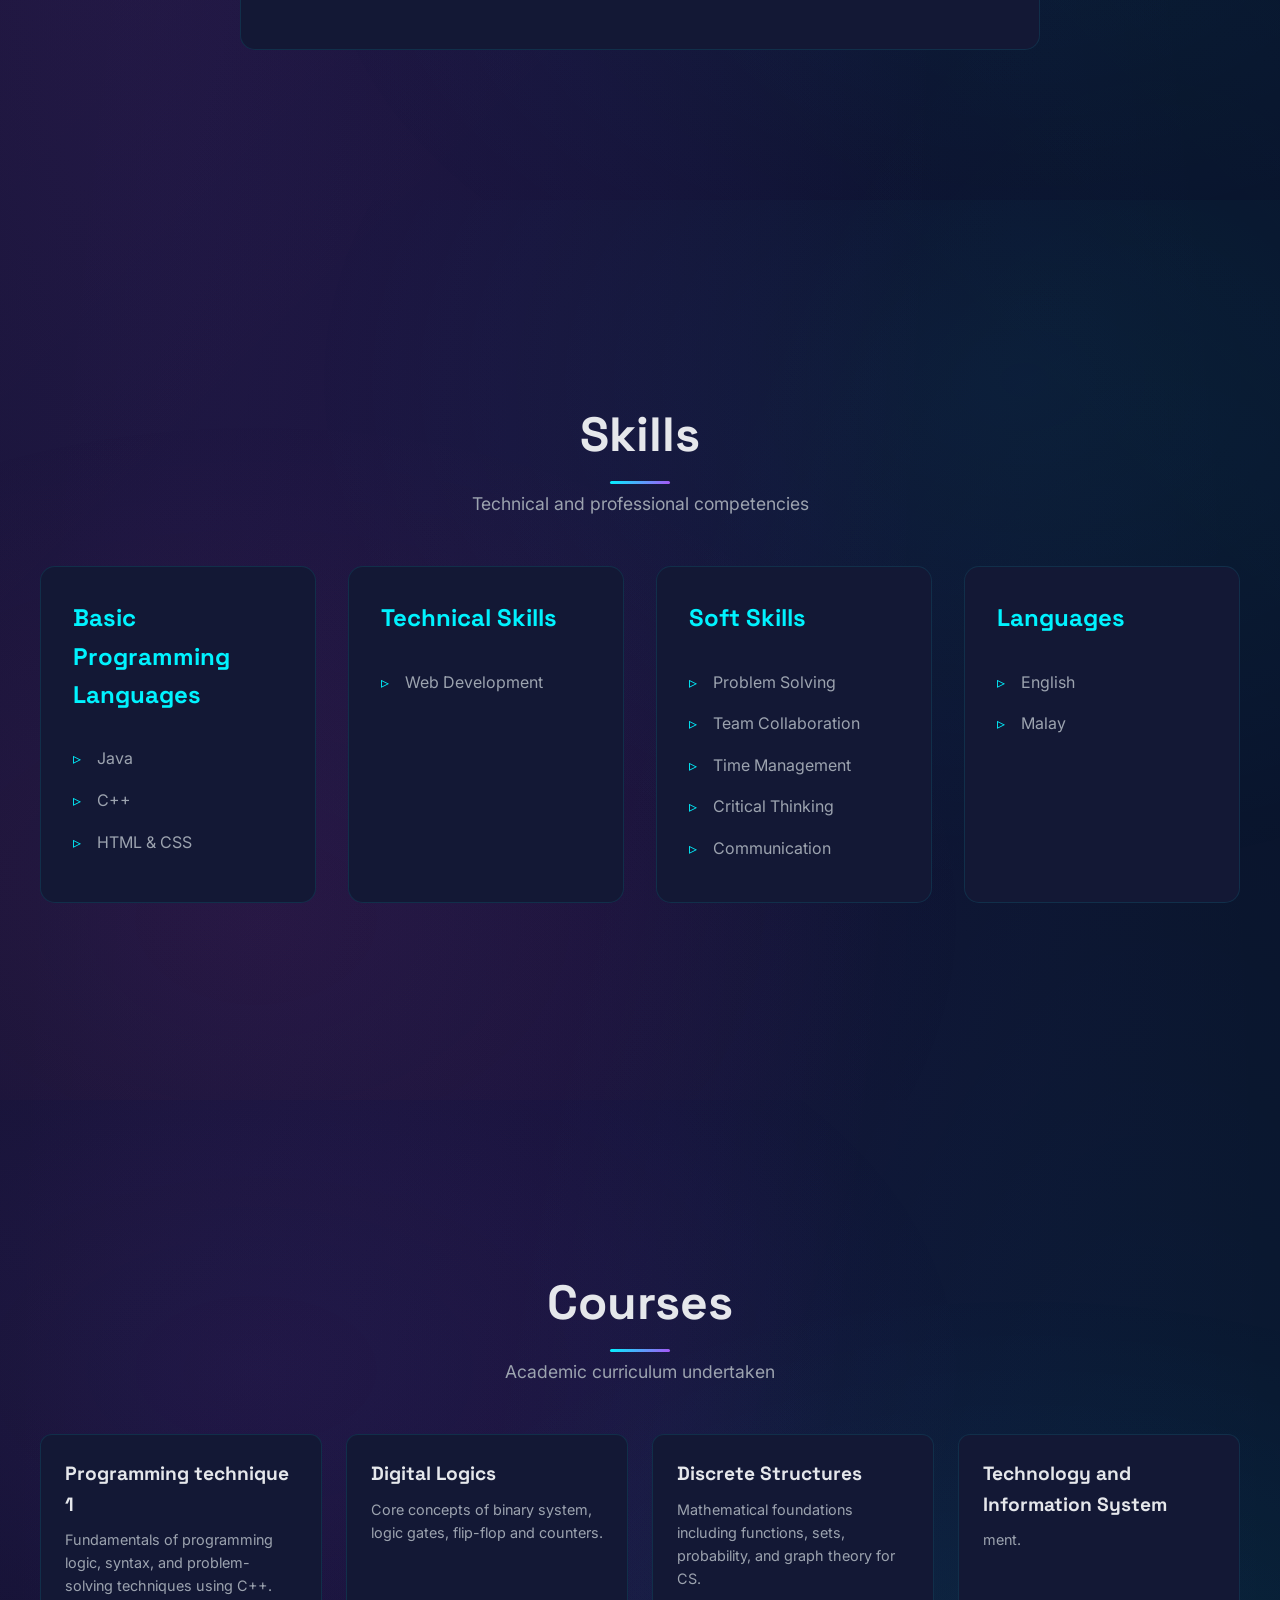
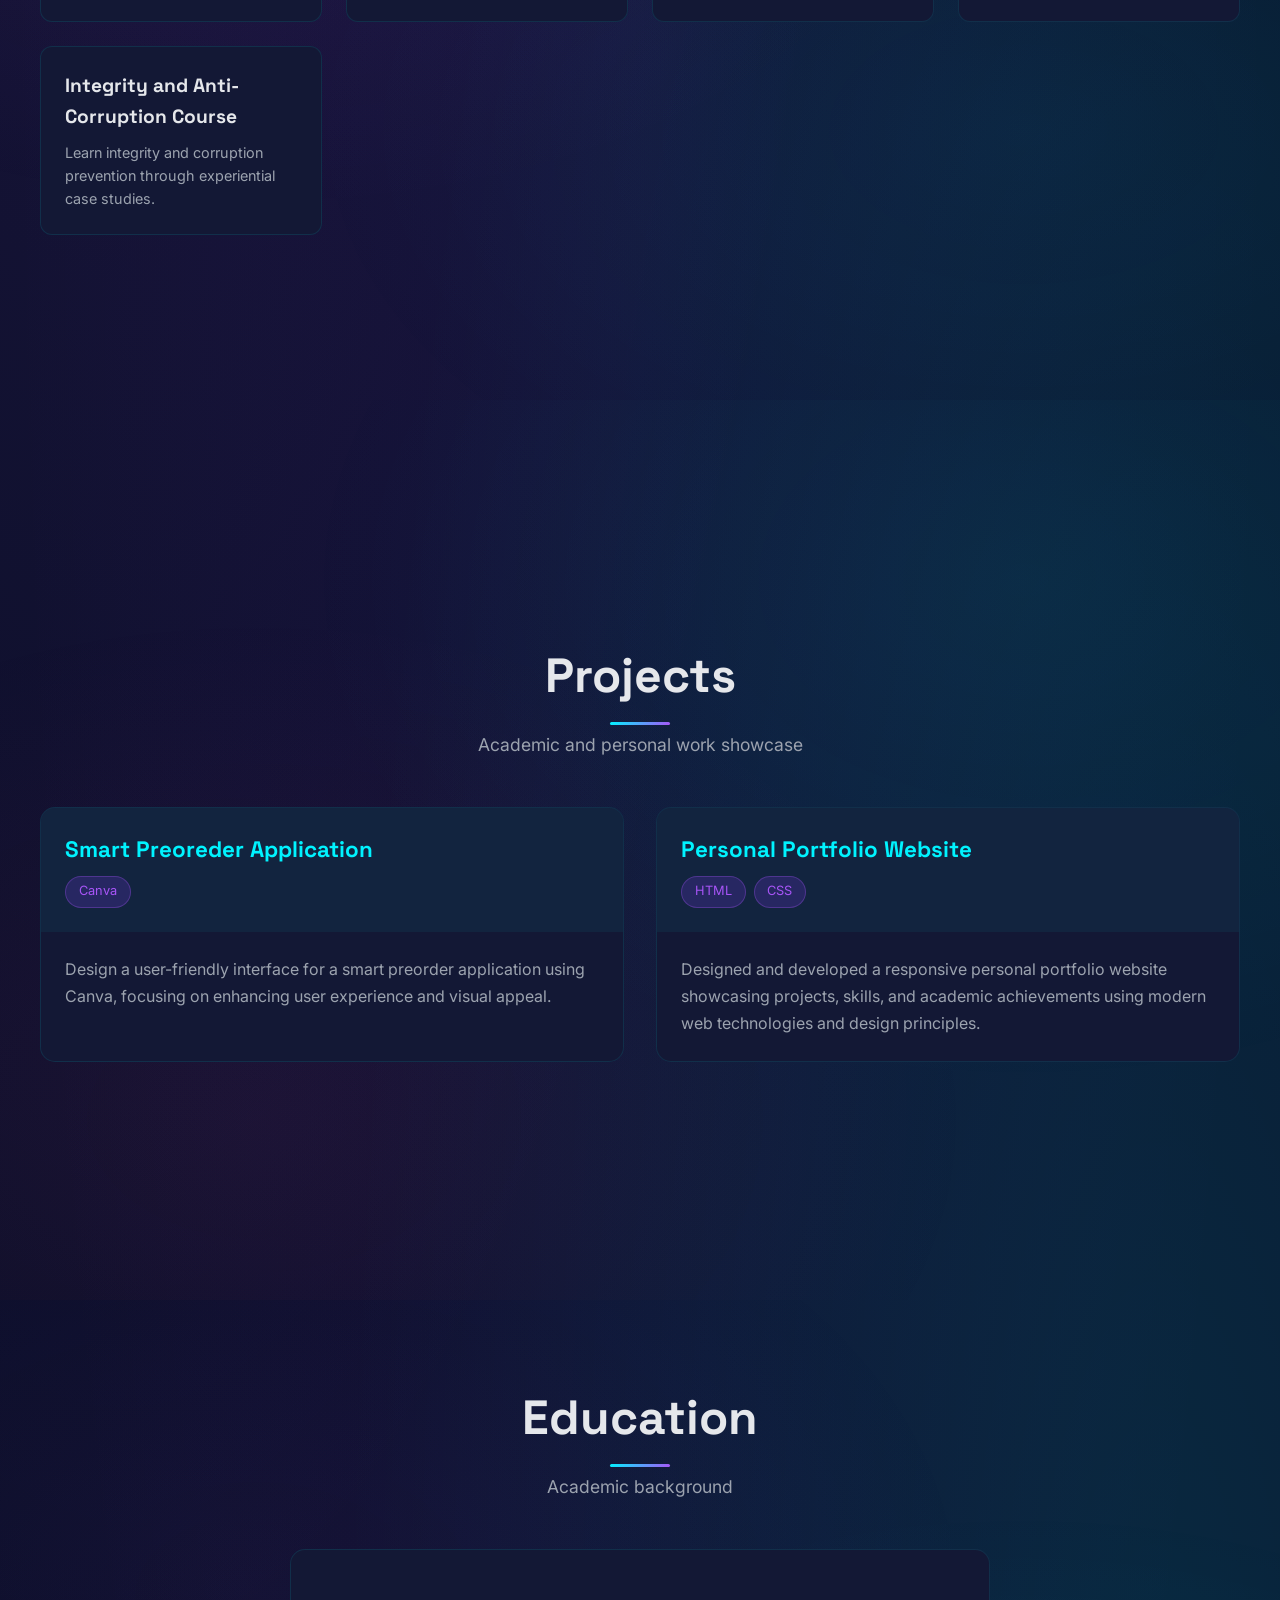
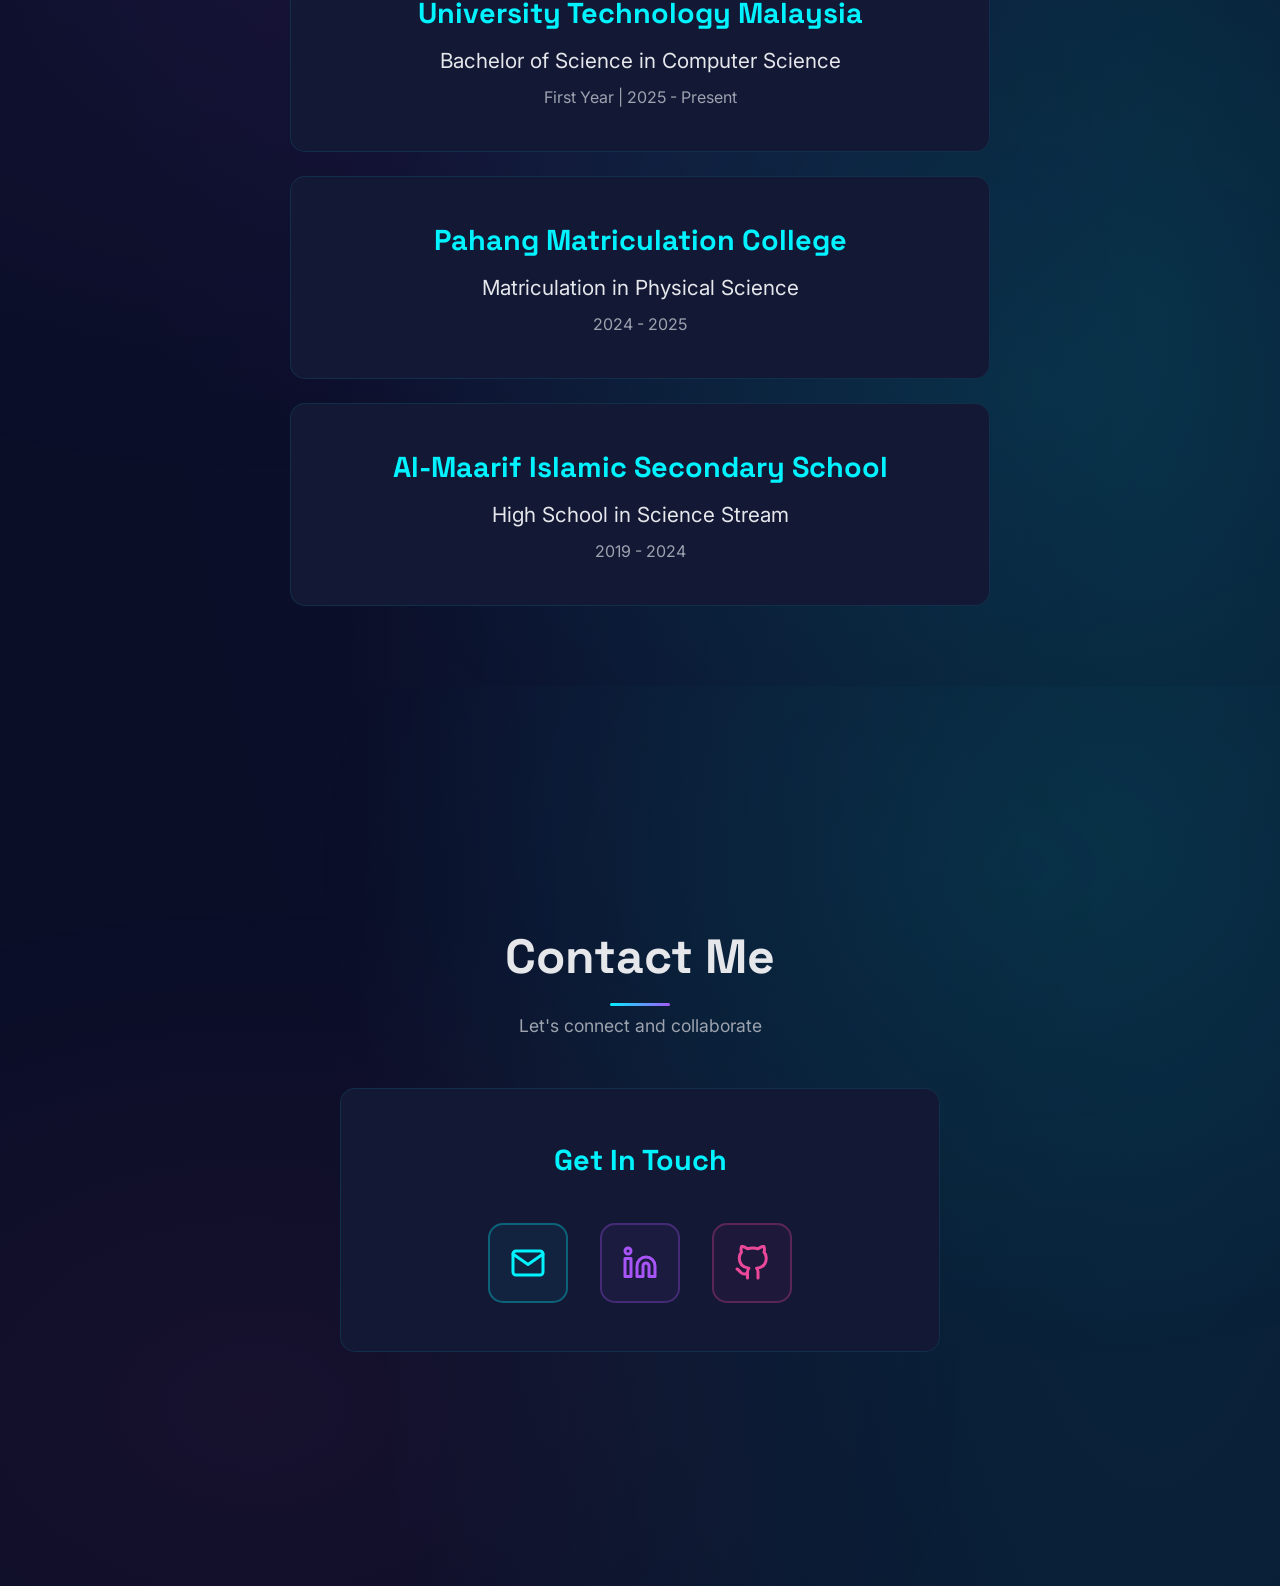
==== commit e313aca1: "Update index.html" ====
--- a/index.html
+++ b/index.html
@@ -712,15 +712,15 @@
                 </div>
                 <div class="course-card">
                     <h3>Digital Logics</h3>
-                    <p>Core concepts of arrays, linked lists, trees, sorting, and searching algorithms.</p>
+                    <p>Core concepts of binary system, logic gates, flip-flop and counters.</p>
                 </div>
                 <div class="course-card">
                     <h3>Discrete Structures</h3>
-                    <p>Mathematical foundations including logic, sets, relations, and graph theory for CS.</p>
+                    <p>Mathematical foundations including functions, sets, probability, and graph theory for CS.</p>
                 </div>
                 <div class="course-card">
                     <h3>Technology and Information System</h3>
-                    <p>Relational database design, SQL queries, normalization, and database management.</p>
+                    <p>ment.</p>
                 </div>
                 <div class="course-card">
                     <h3>Integrity and Anti-Corruption Course</h3>
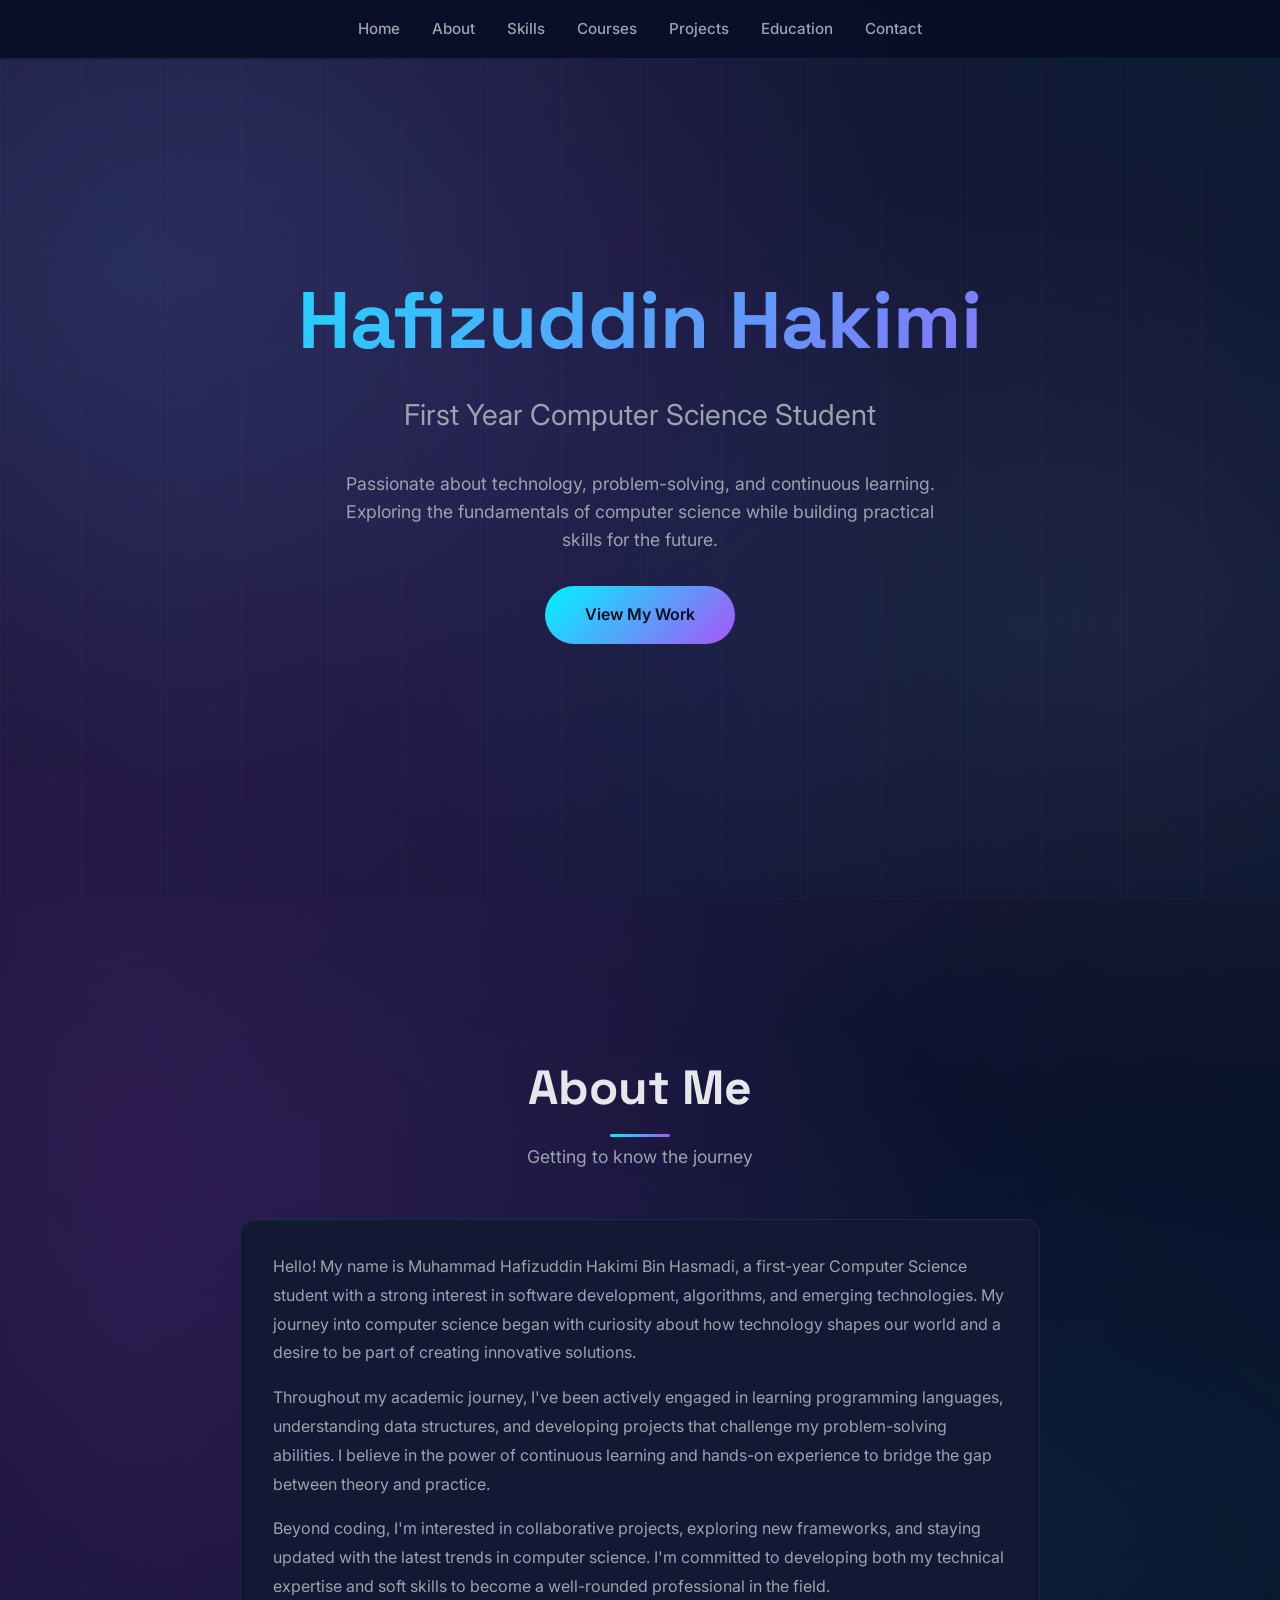
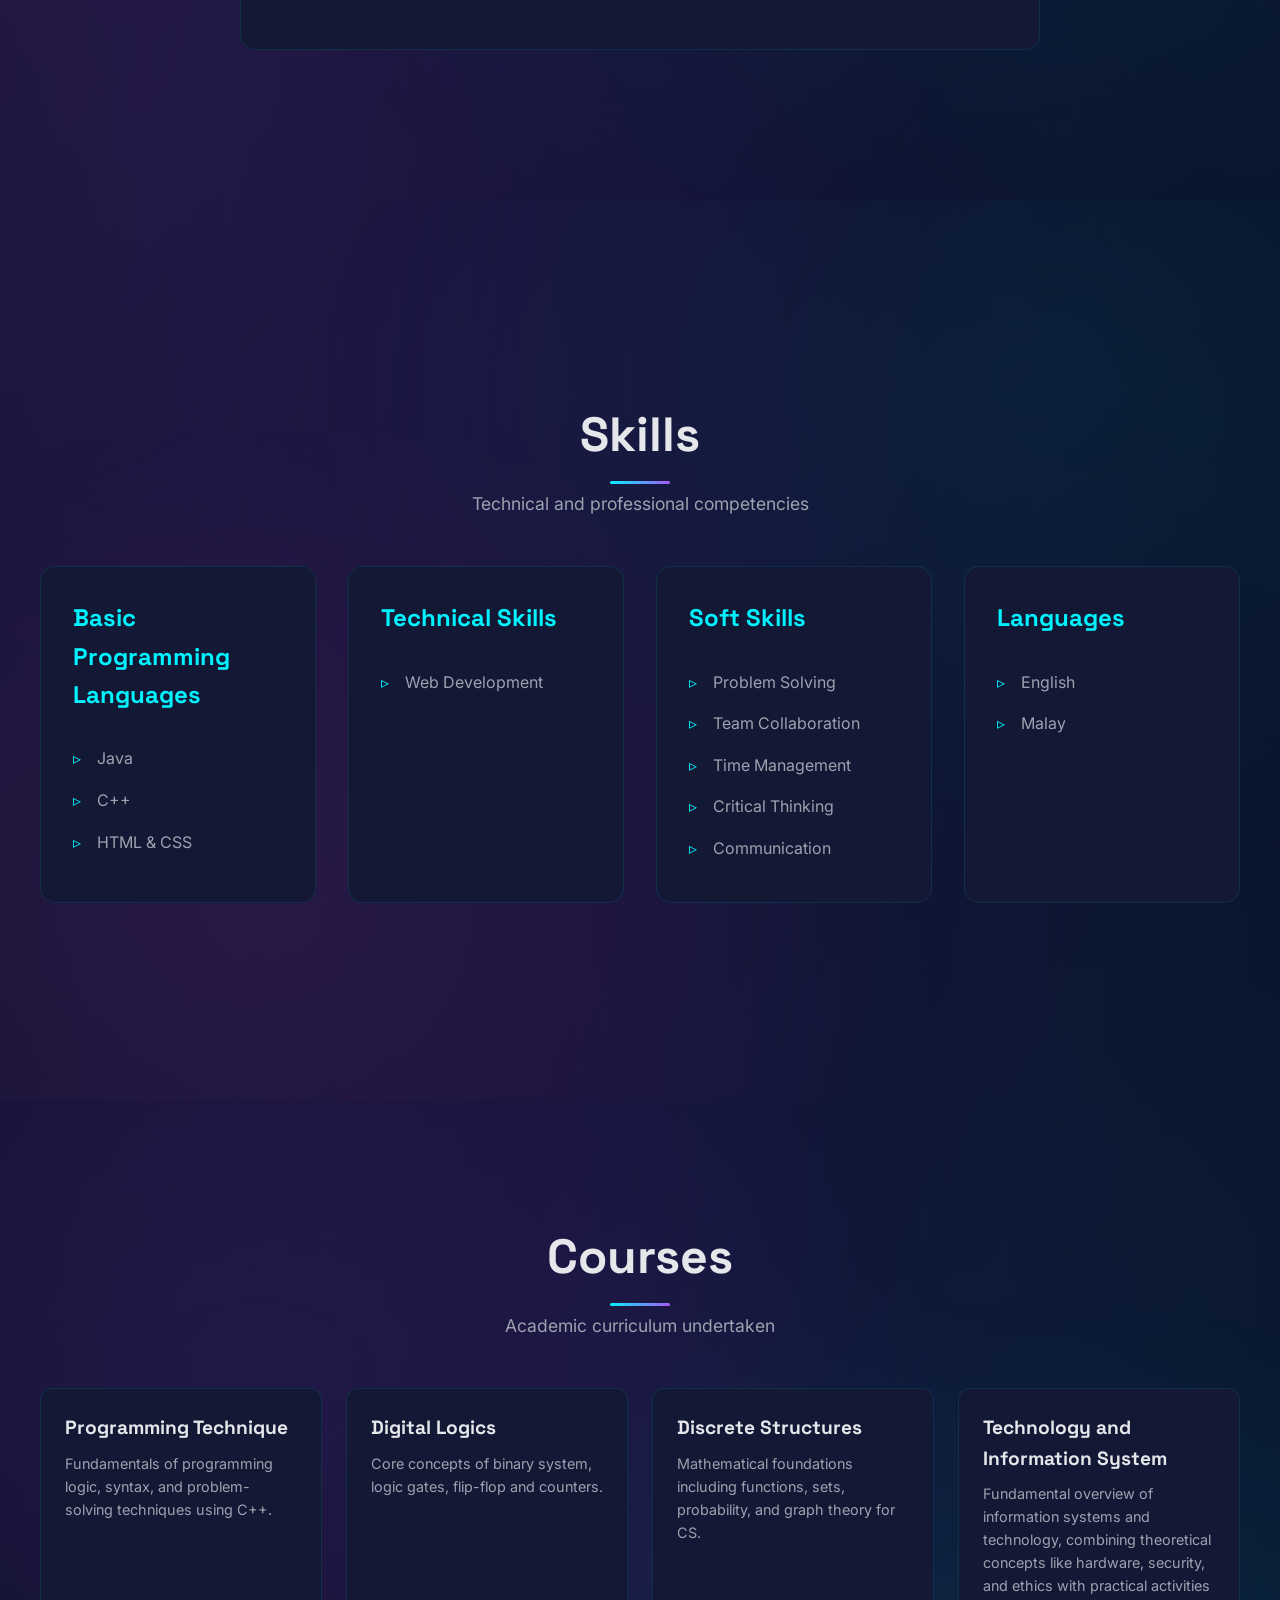
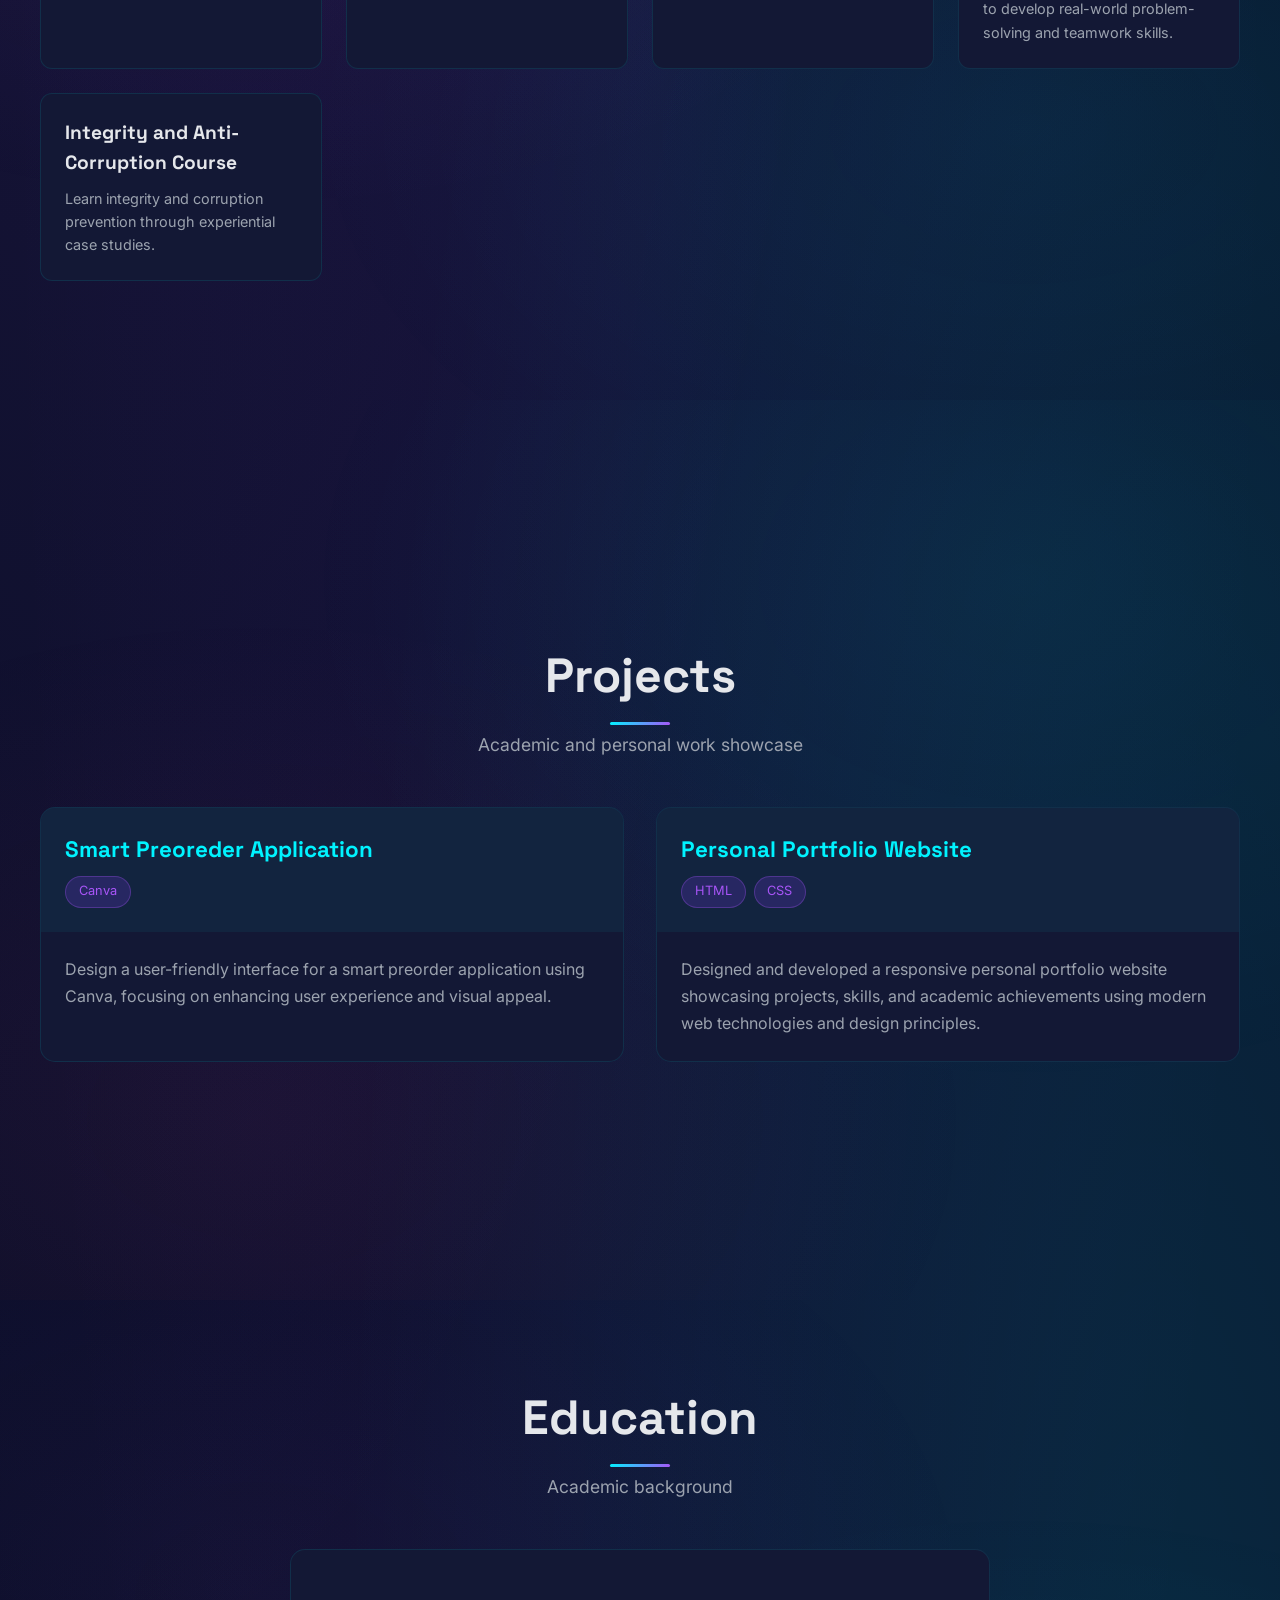
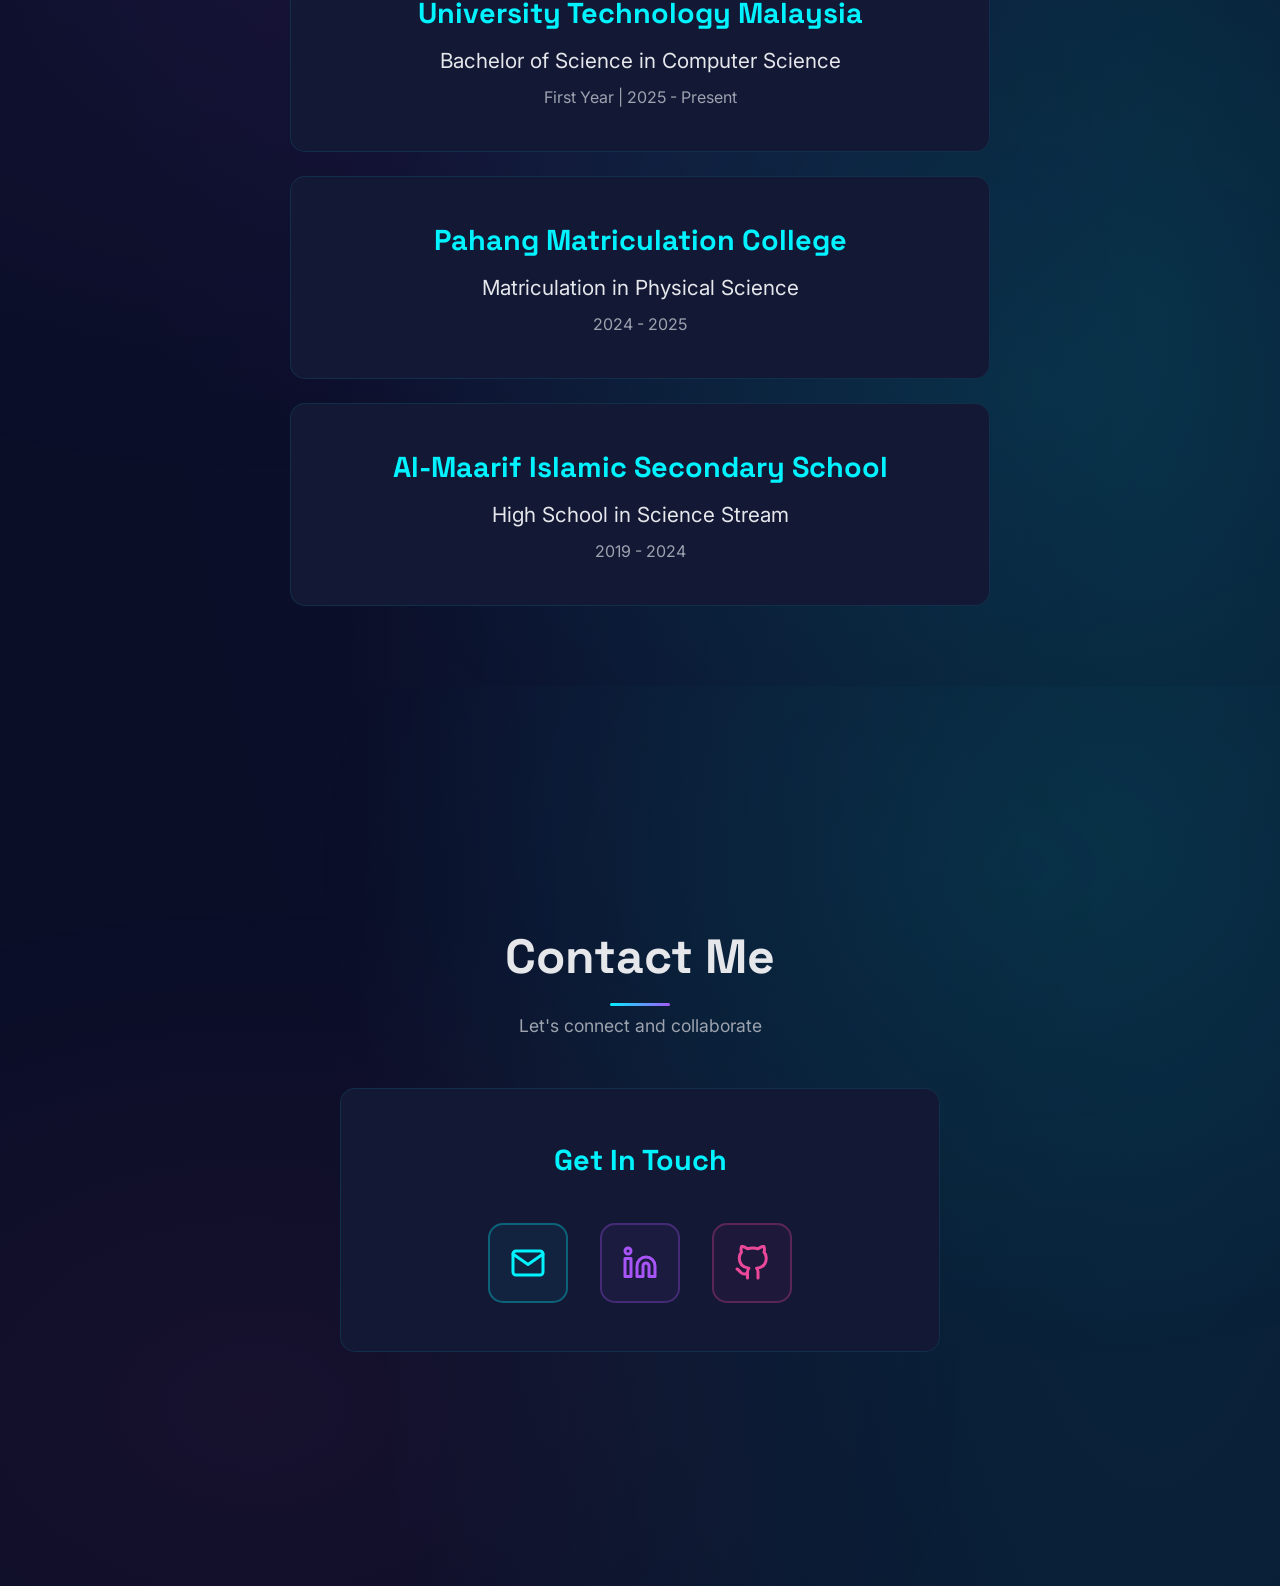
==== commit f715d8ba: "Update index.html" ====
--- a/index.html
+++ b/index.html
@@ -707,7 +707,7 @@
             </div>
             <div class="courses-grid">
                 <div class="course-card">
-                    <h3>Programming technique 1</h3>
+                    <h3>Programming Technique</h3>
                     <p>Fundamentals of programming logic, syntax, and problem-solving techniques using C++.</p>
                 </div>
                 <div class="course-card">
@@ -720,7 +720,7 @@
                 </div>
                 <div class="course-card">
                     <h3>Technology and Information System</h3>
-                    <p>ment.</p>
+                    <p>Fundamental overview of information systems and technology, combining theoretical concepts like hardware, security, and ethics with practical activities to develop real-world problem-solving and teamwork skills.</p>
                 </div>
                 <div class="course-card">
                     <h3>Integrity and Anti-Corruption Course</h3>
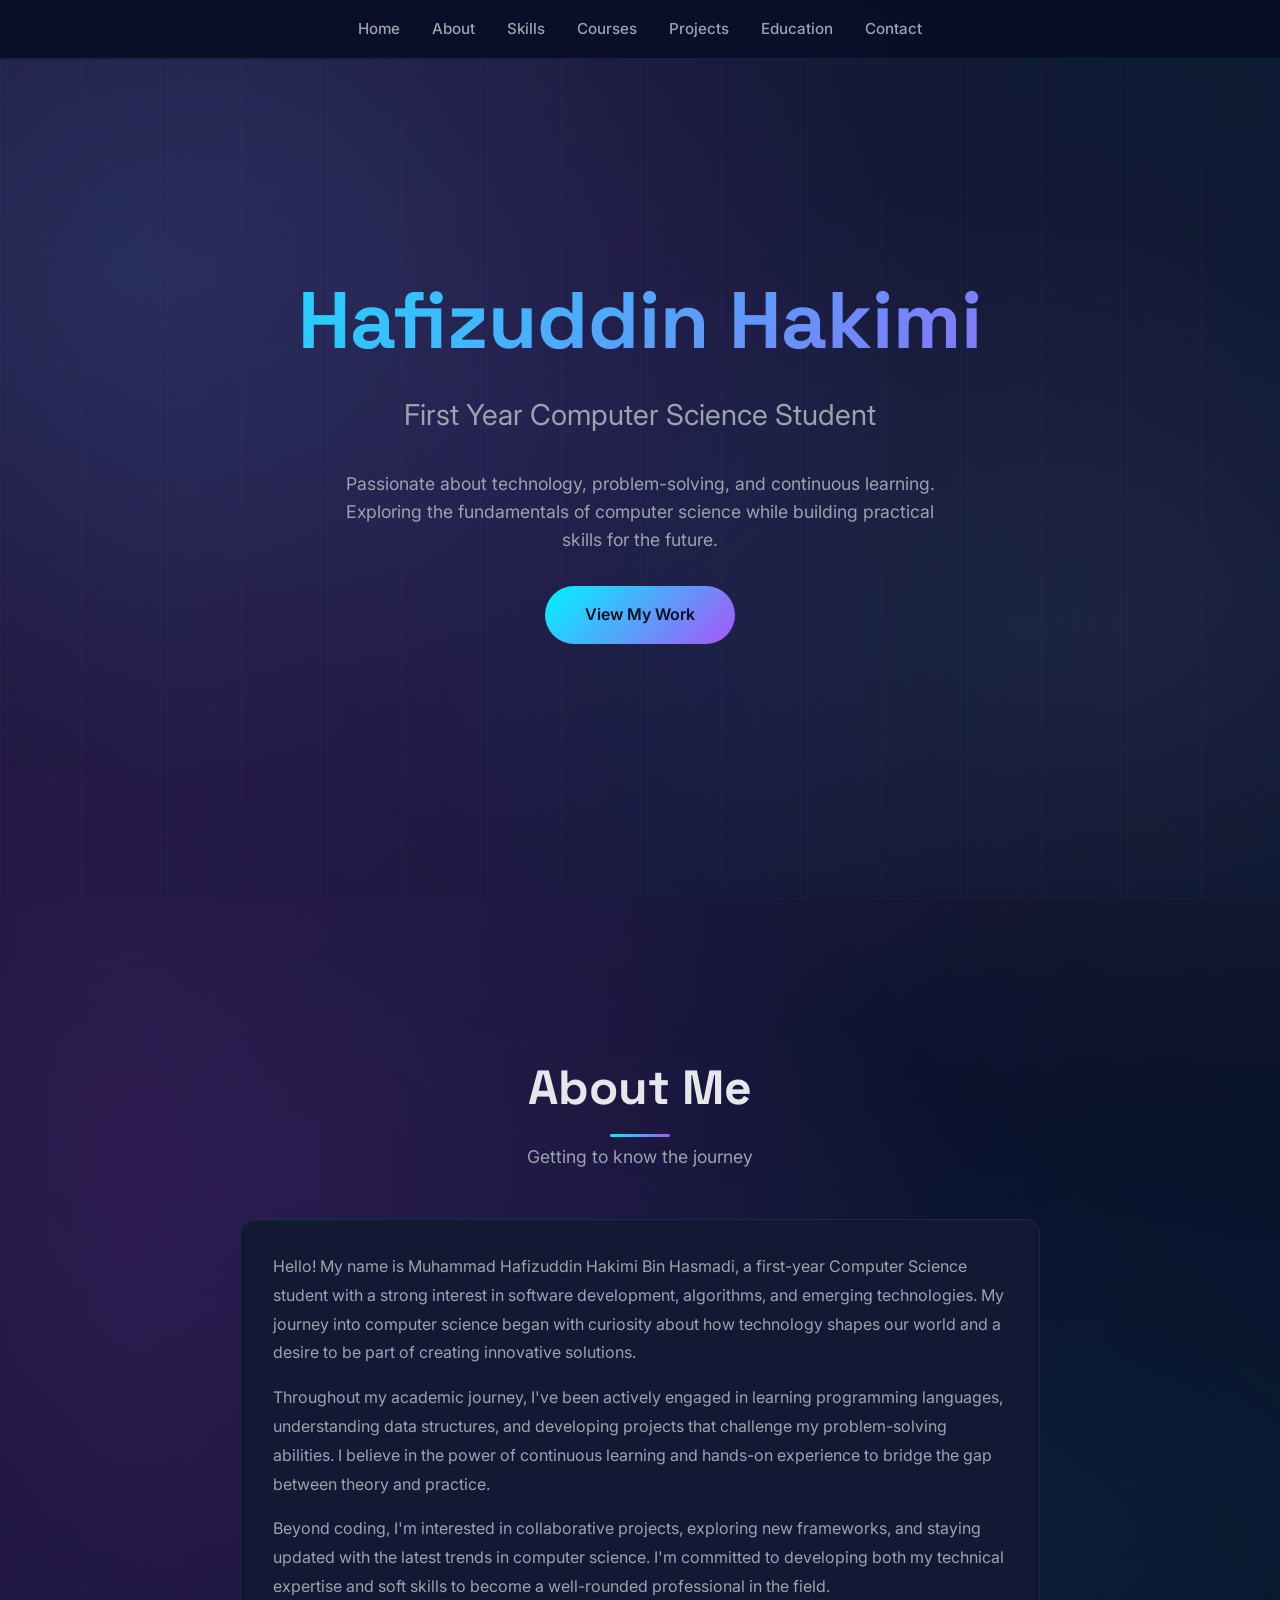
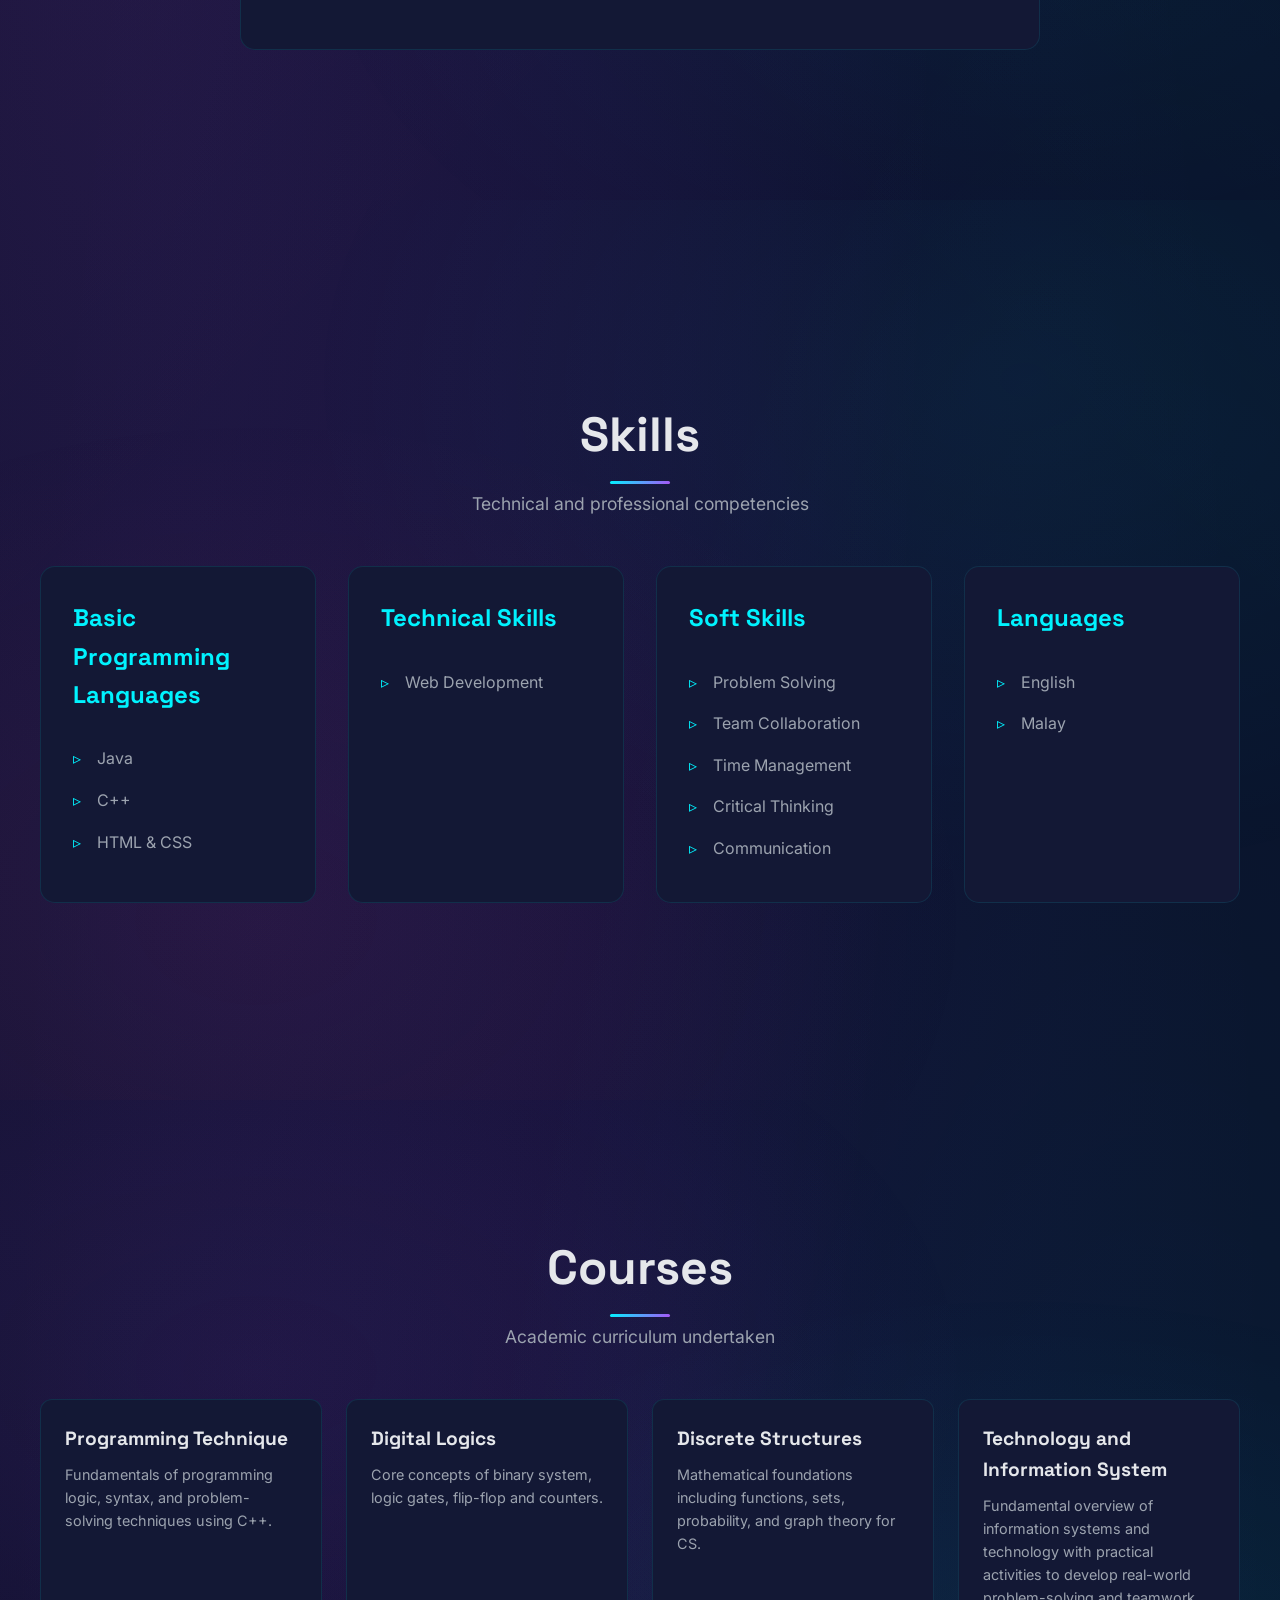
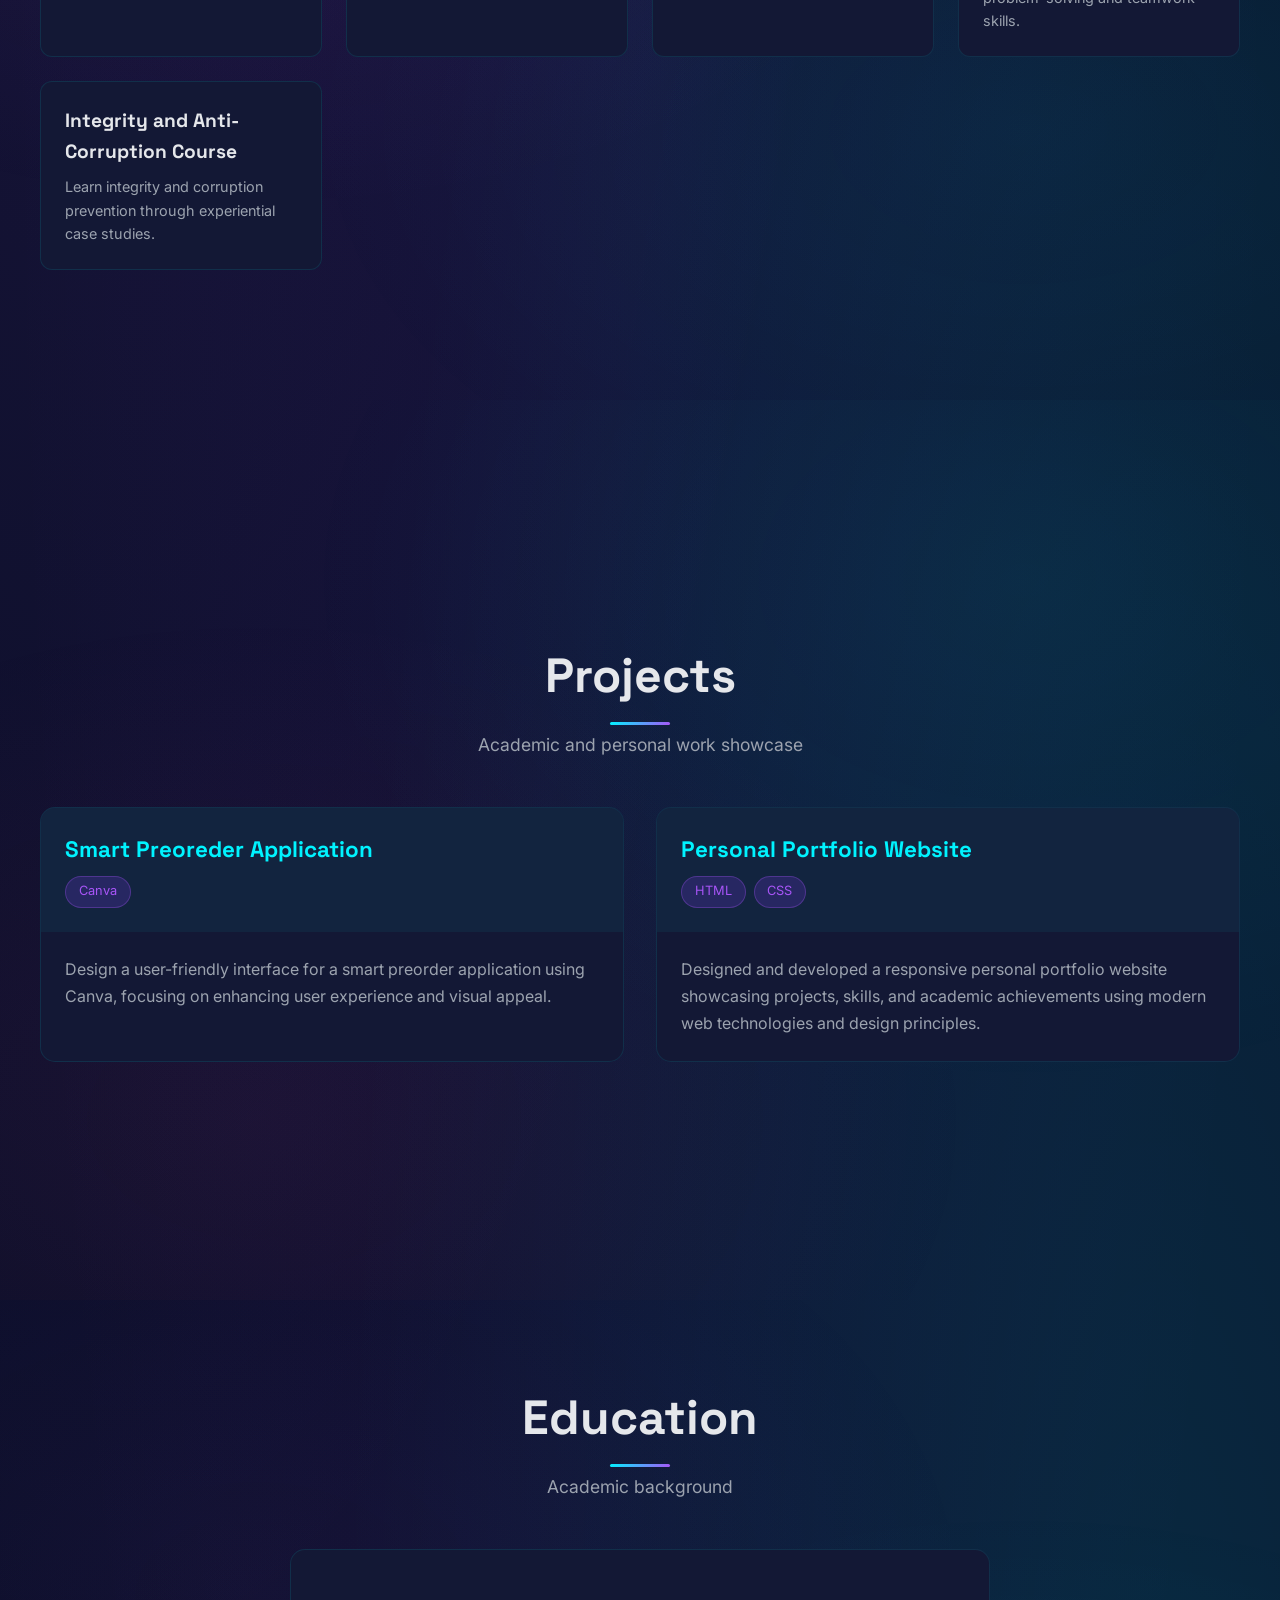
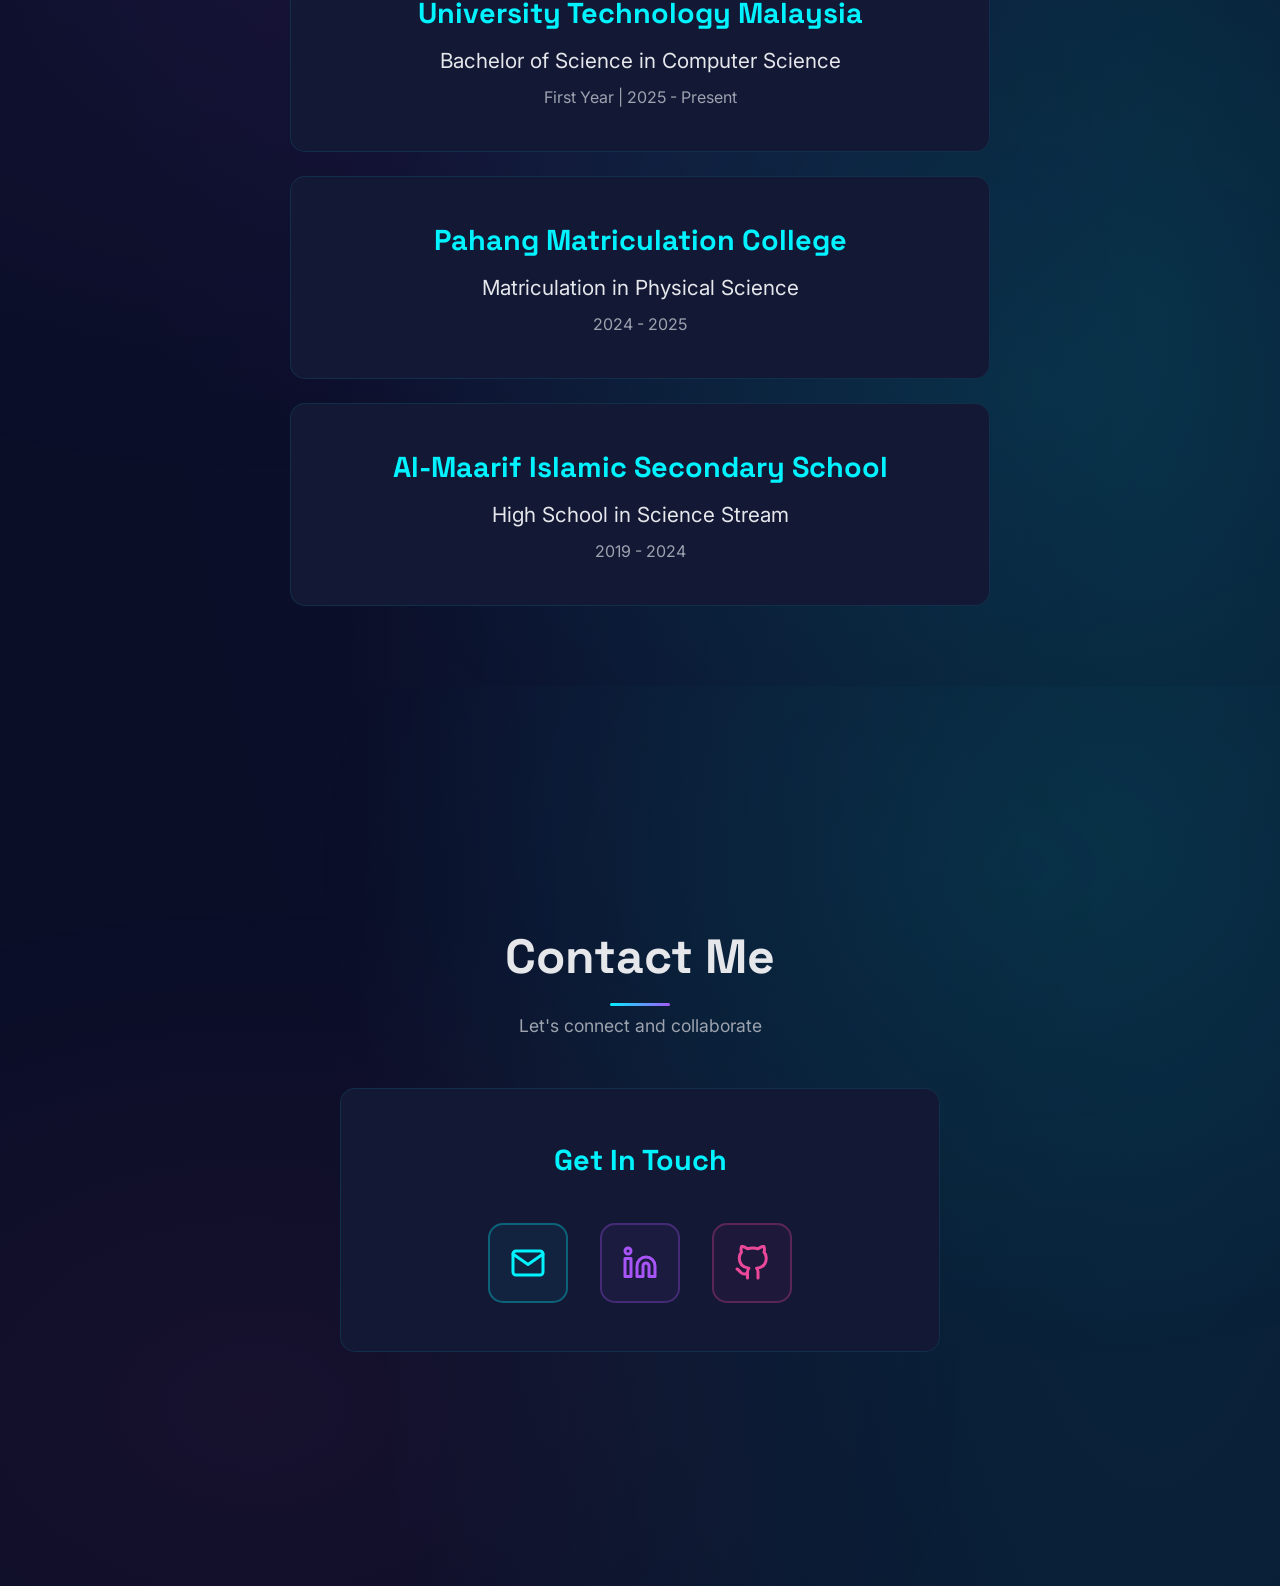
==== commit b8c0f70c: "Update index.html" ====
--- a/index.html
+++ b/index.html
@@ -720,7 +720,7 @@
                 </div>
                 <div class="course-card">
                     <h3>Technology and Information System</h3>
-                    <p>Fundamental overview of information systems and technology, combining theoretical concepts like hardware, security, and ethics with practical activities to develop real-world problem-solving and teamwork skills.</p>
+                    <p>Fundamental overview of information systems and technology with practical activities to develop real-world problem-solving and teamwork skills.</p>
                 </div>
                 <div class="course-card">
                     <h3>Integrity and Anti-Corruption Course</h3>
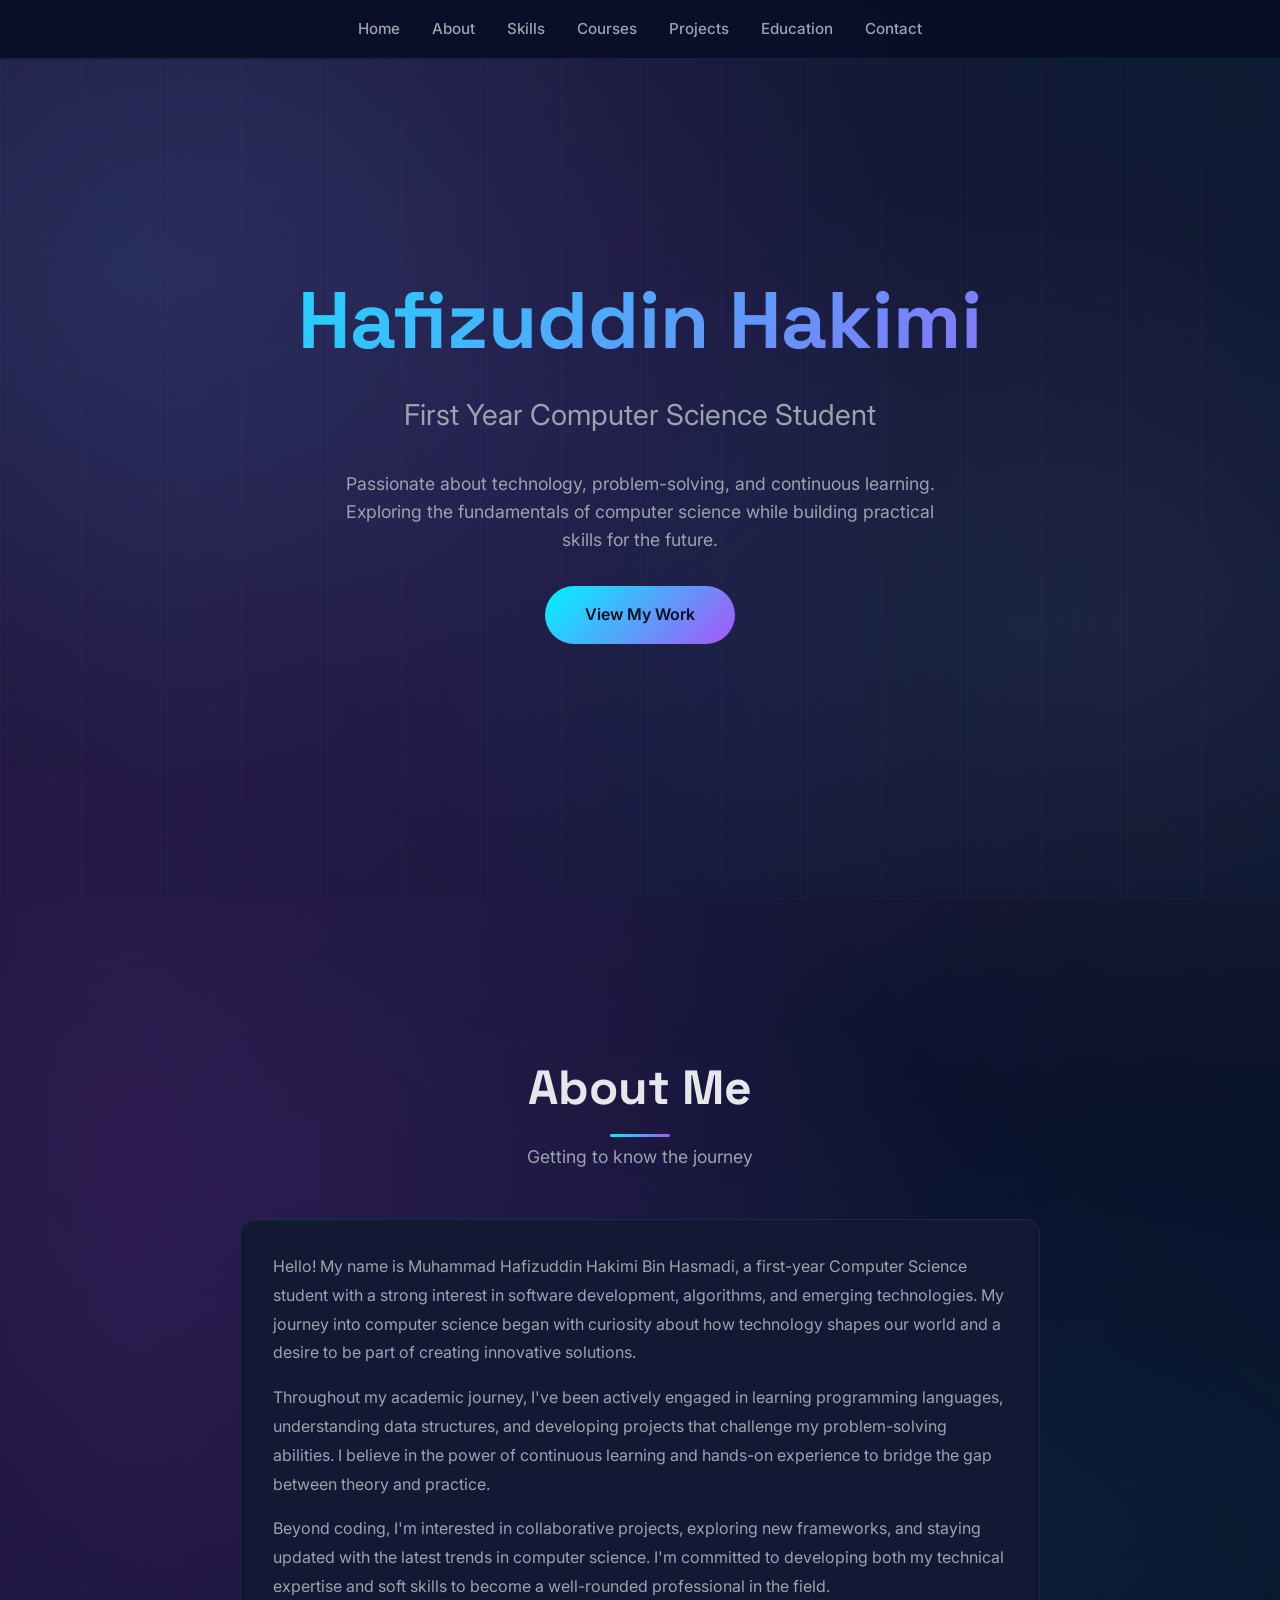
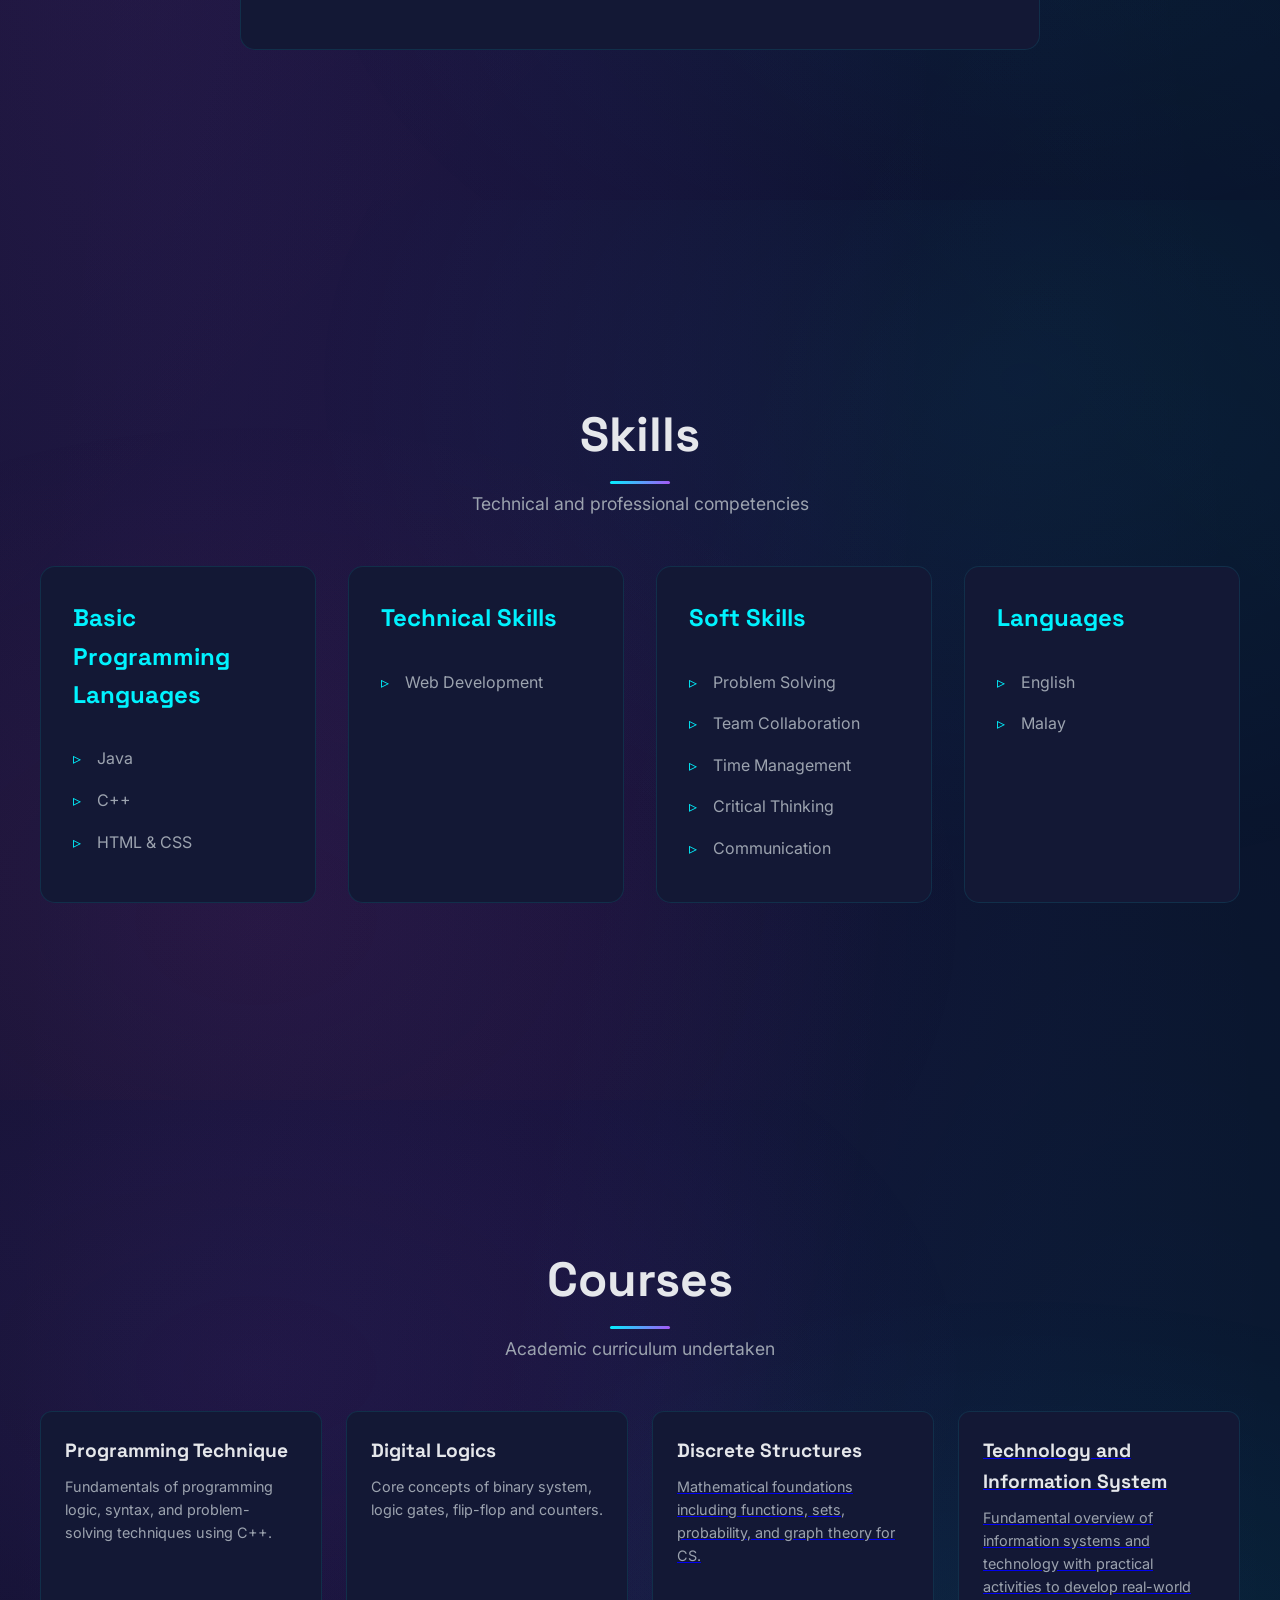
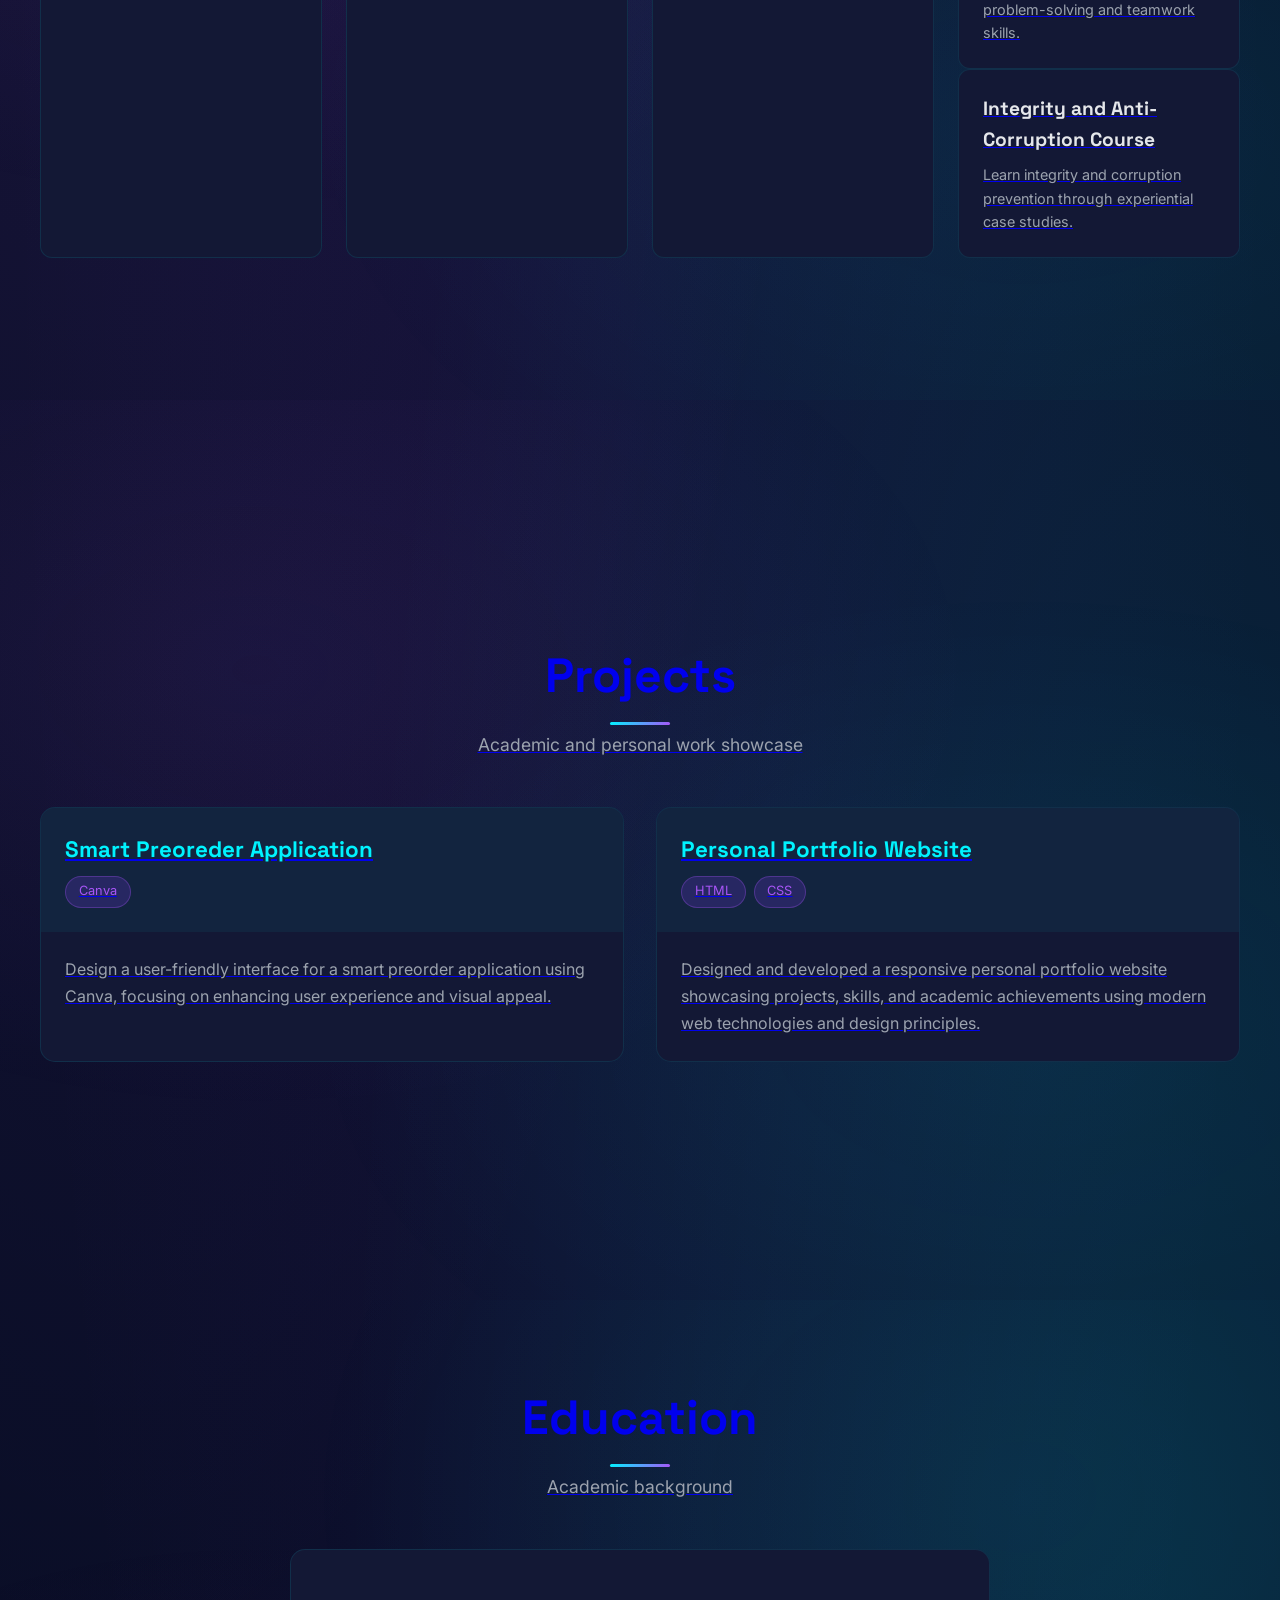
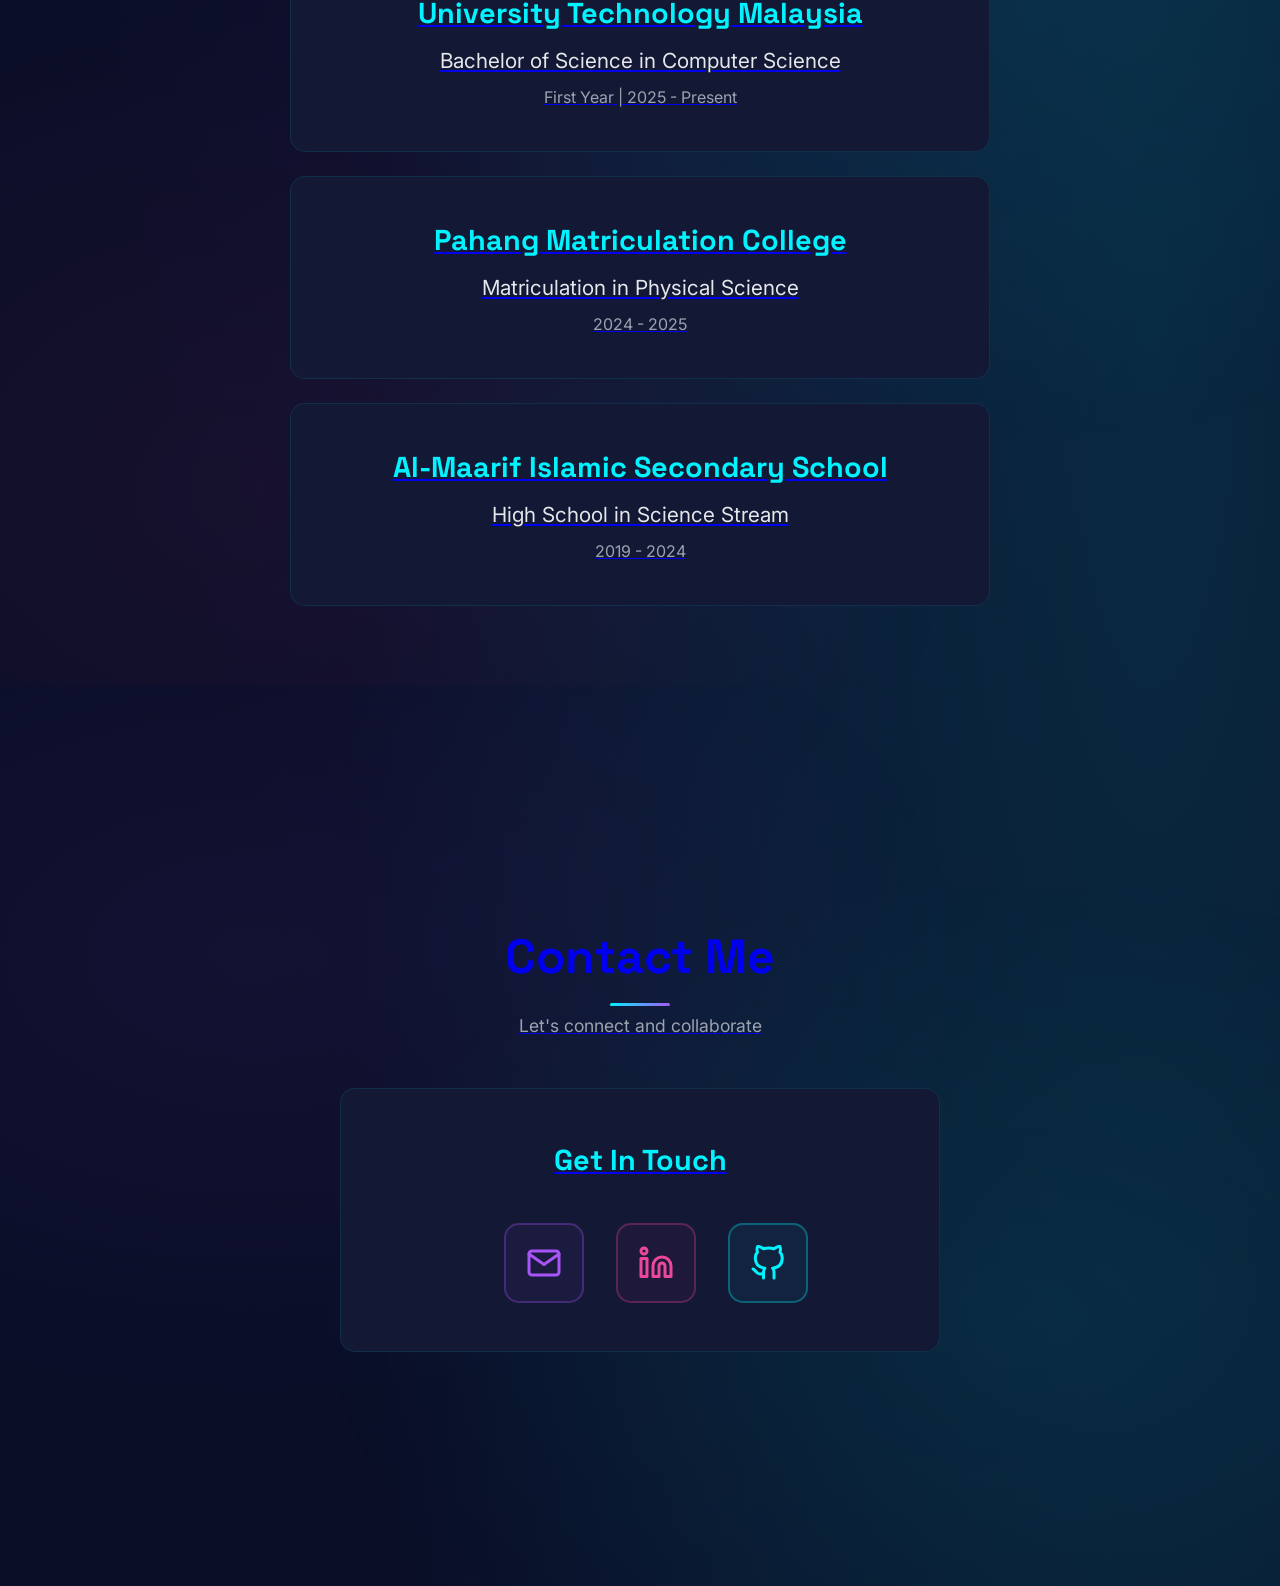
==== commit 9c166c02: "Update index.html" ====
--- a/index.html
+++ b/index.html
@@ -716,6 +716,7 @@
                 </div>
                 <div class="course-card">
                     <h3>Discrete Structures</h3>
+                    <a href="https://github.com/HafiyKimmy/DS">
                     <p>Mathematical foundations including functions, sets, probability, and graph theory for CS.</p>
                 </div>
                 <div class="course-card">
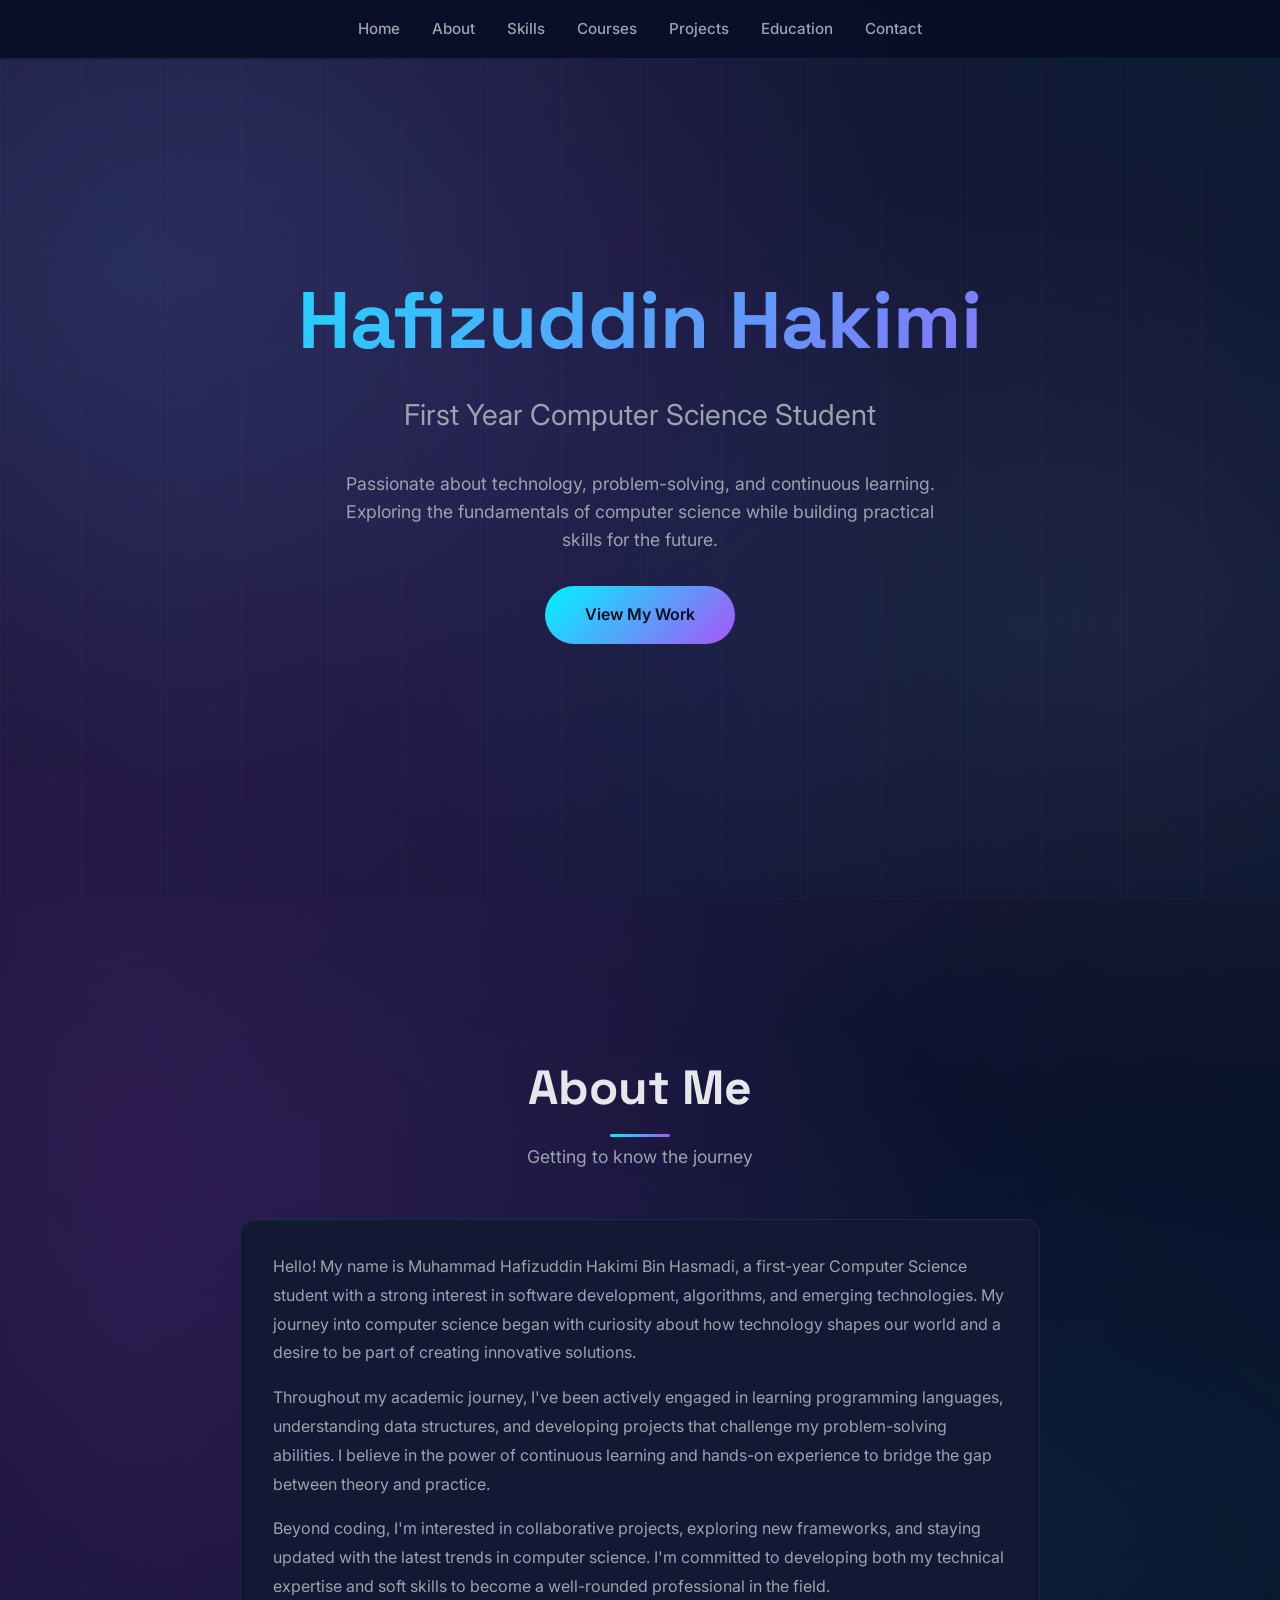
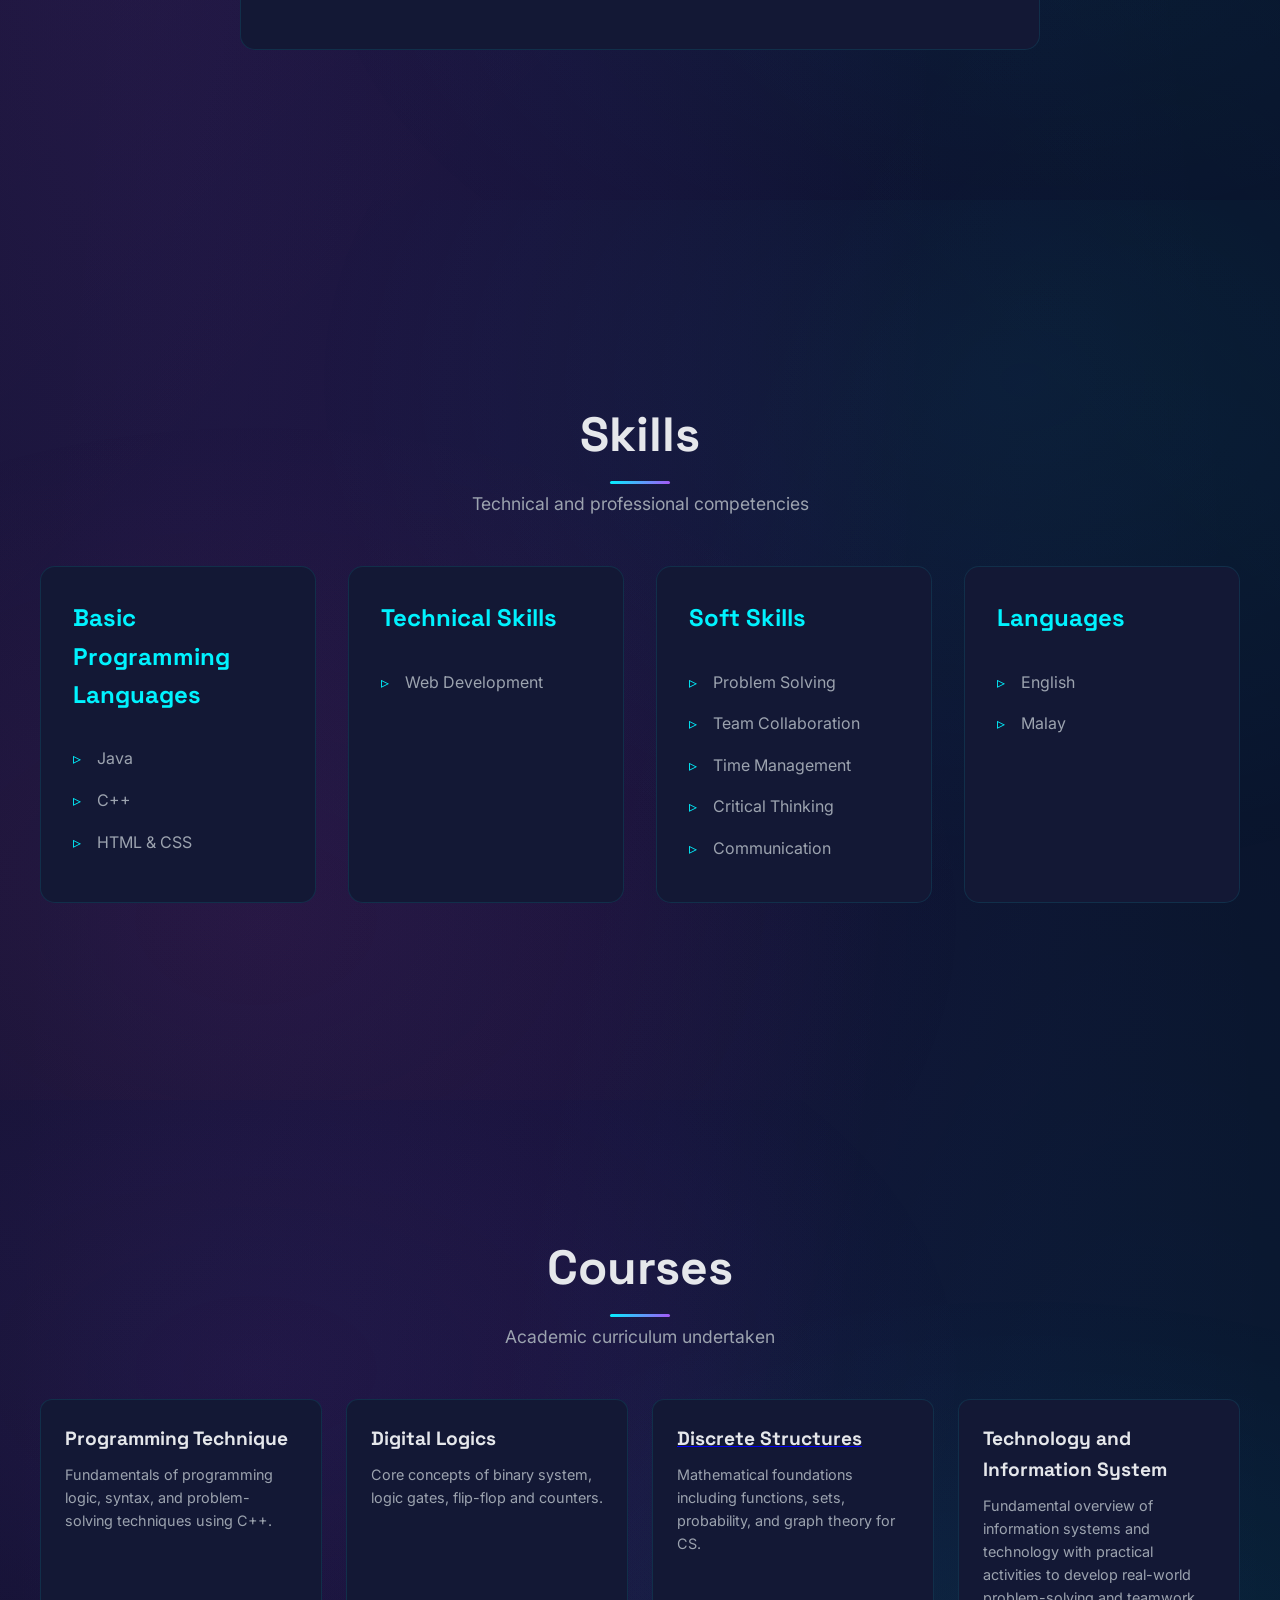
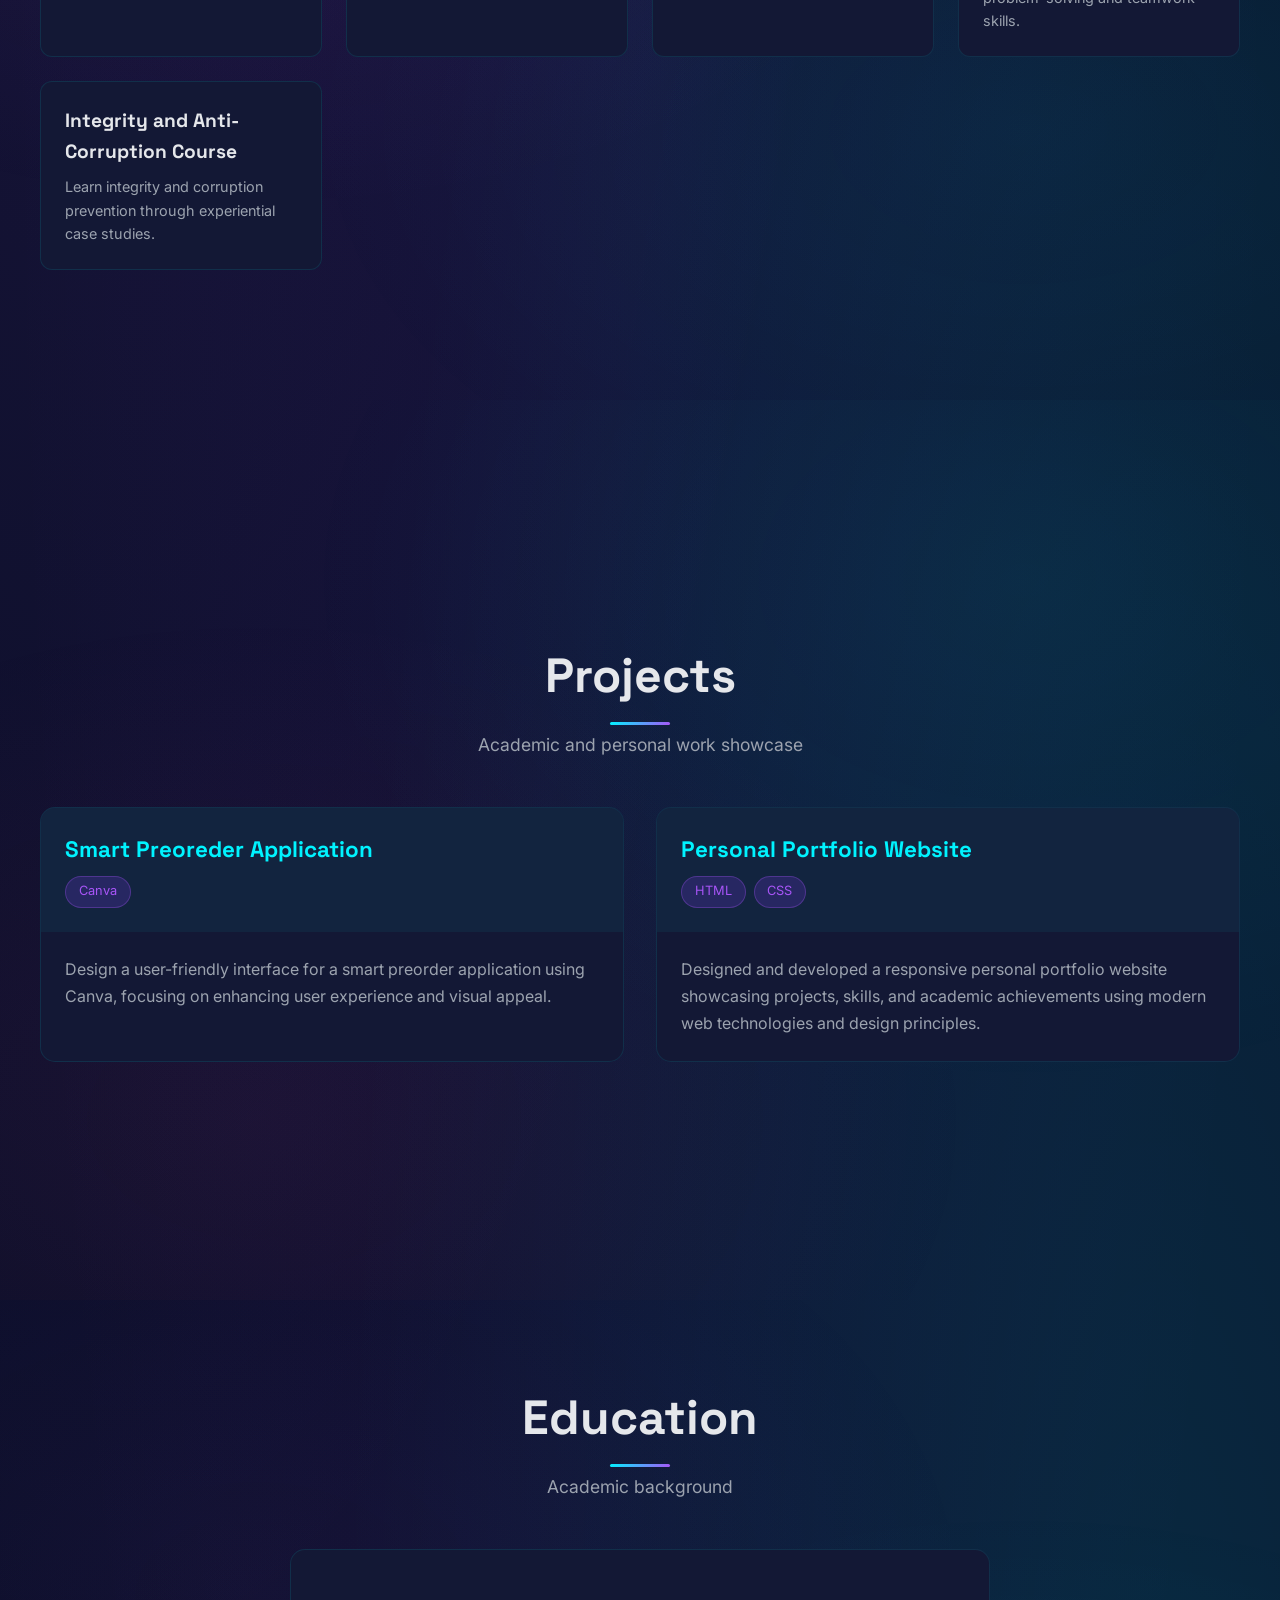
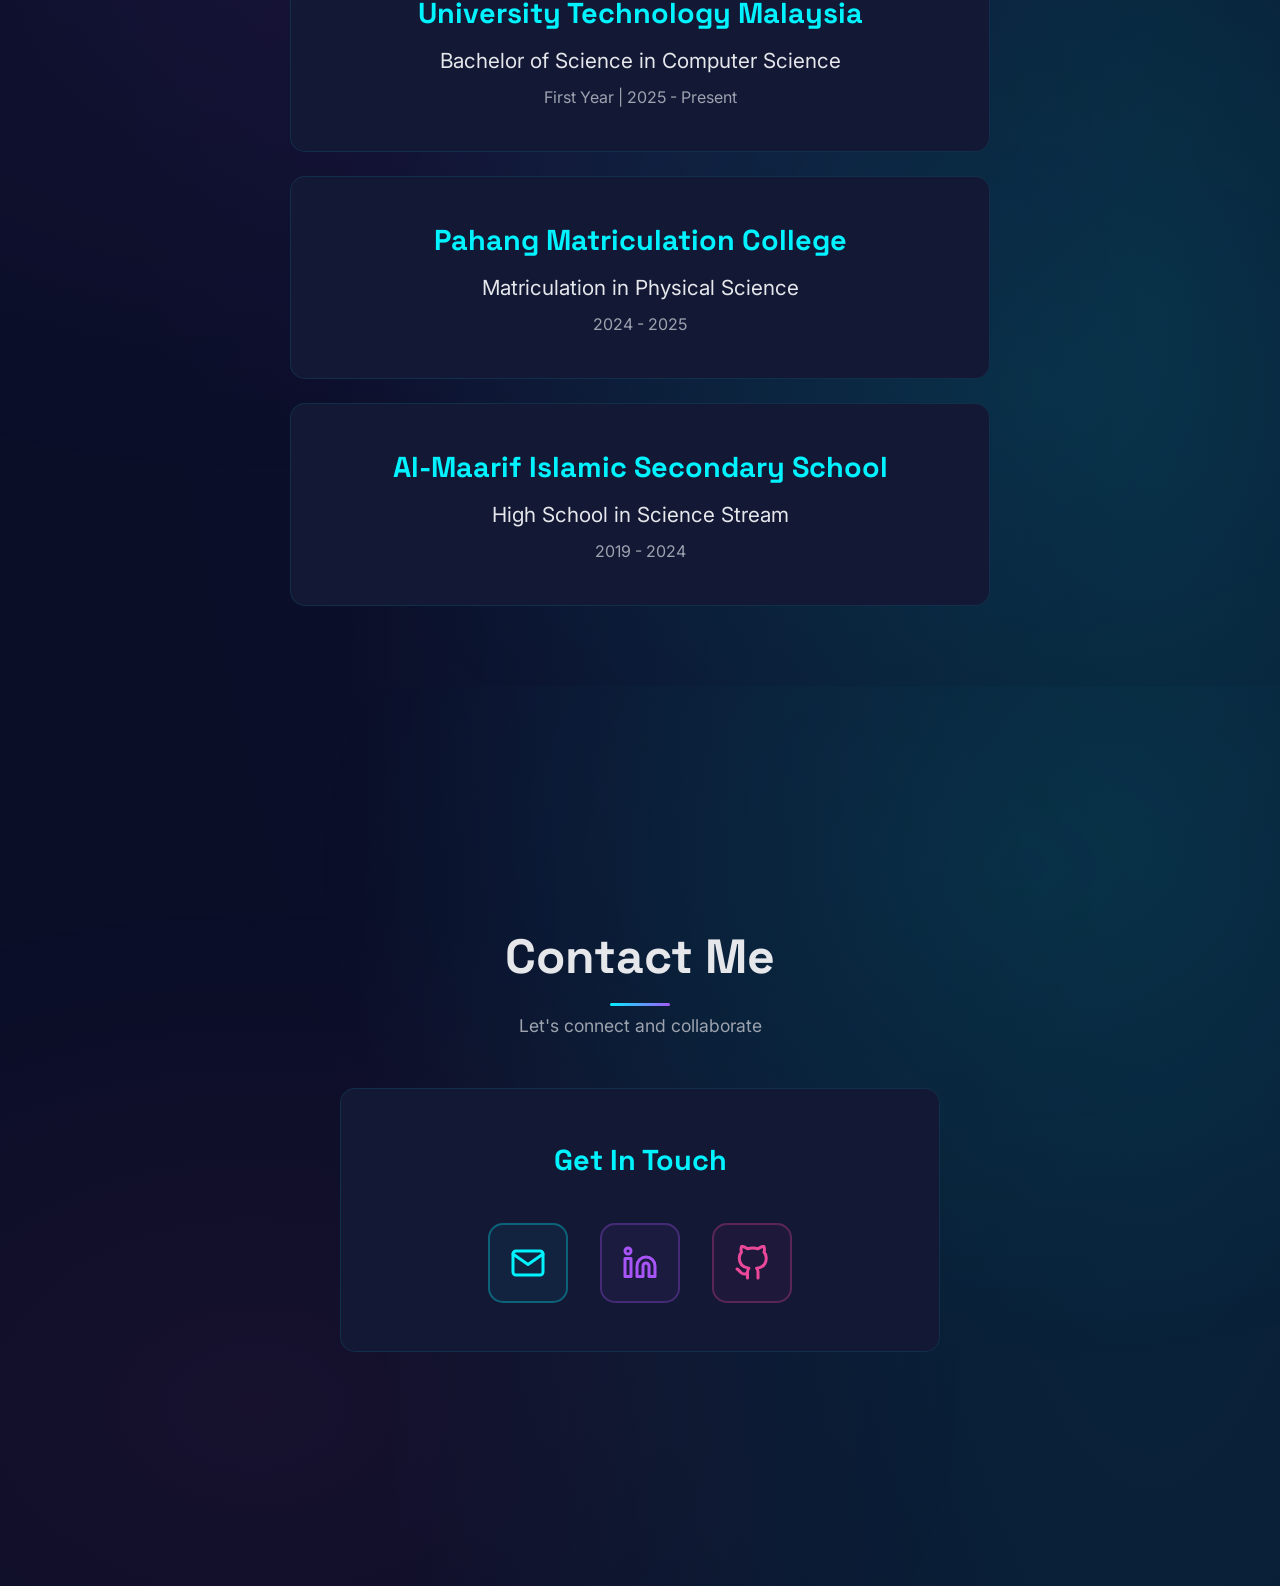
==== commit 5fbe6ee5: "Update index.html" ====
--- a/index.html
+++ b/index.html
@@ -715,8 +715,9 @@
                     <p>Core concepts of binary system, logic gates, flip-flop and counters.</p>
                 </div>
                 <div class="course-card">
+                    <a href="https://github.com/HafiyKimmy/DS">
                     <h3>Discrete Structures</h3>
-                    <a href="https://github.com/HafiyKimmy/DS">
+                    </a>
                     <p>Mathematical foundations including functions, sets, probability, and graph theory for CS.</p>
                 </div>
                 <div class="course-card">
